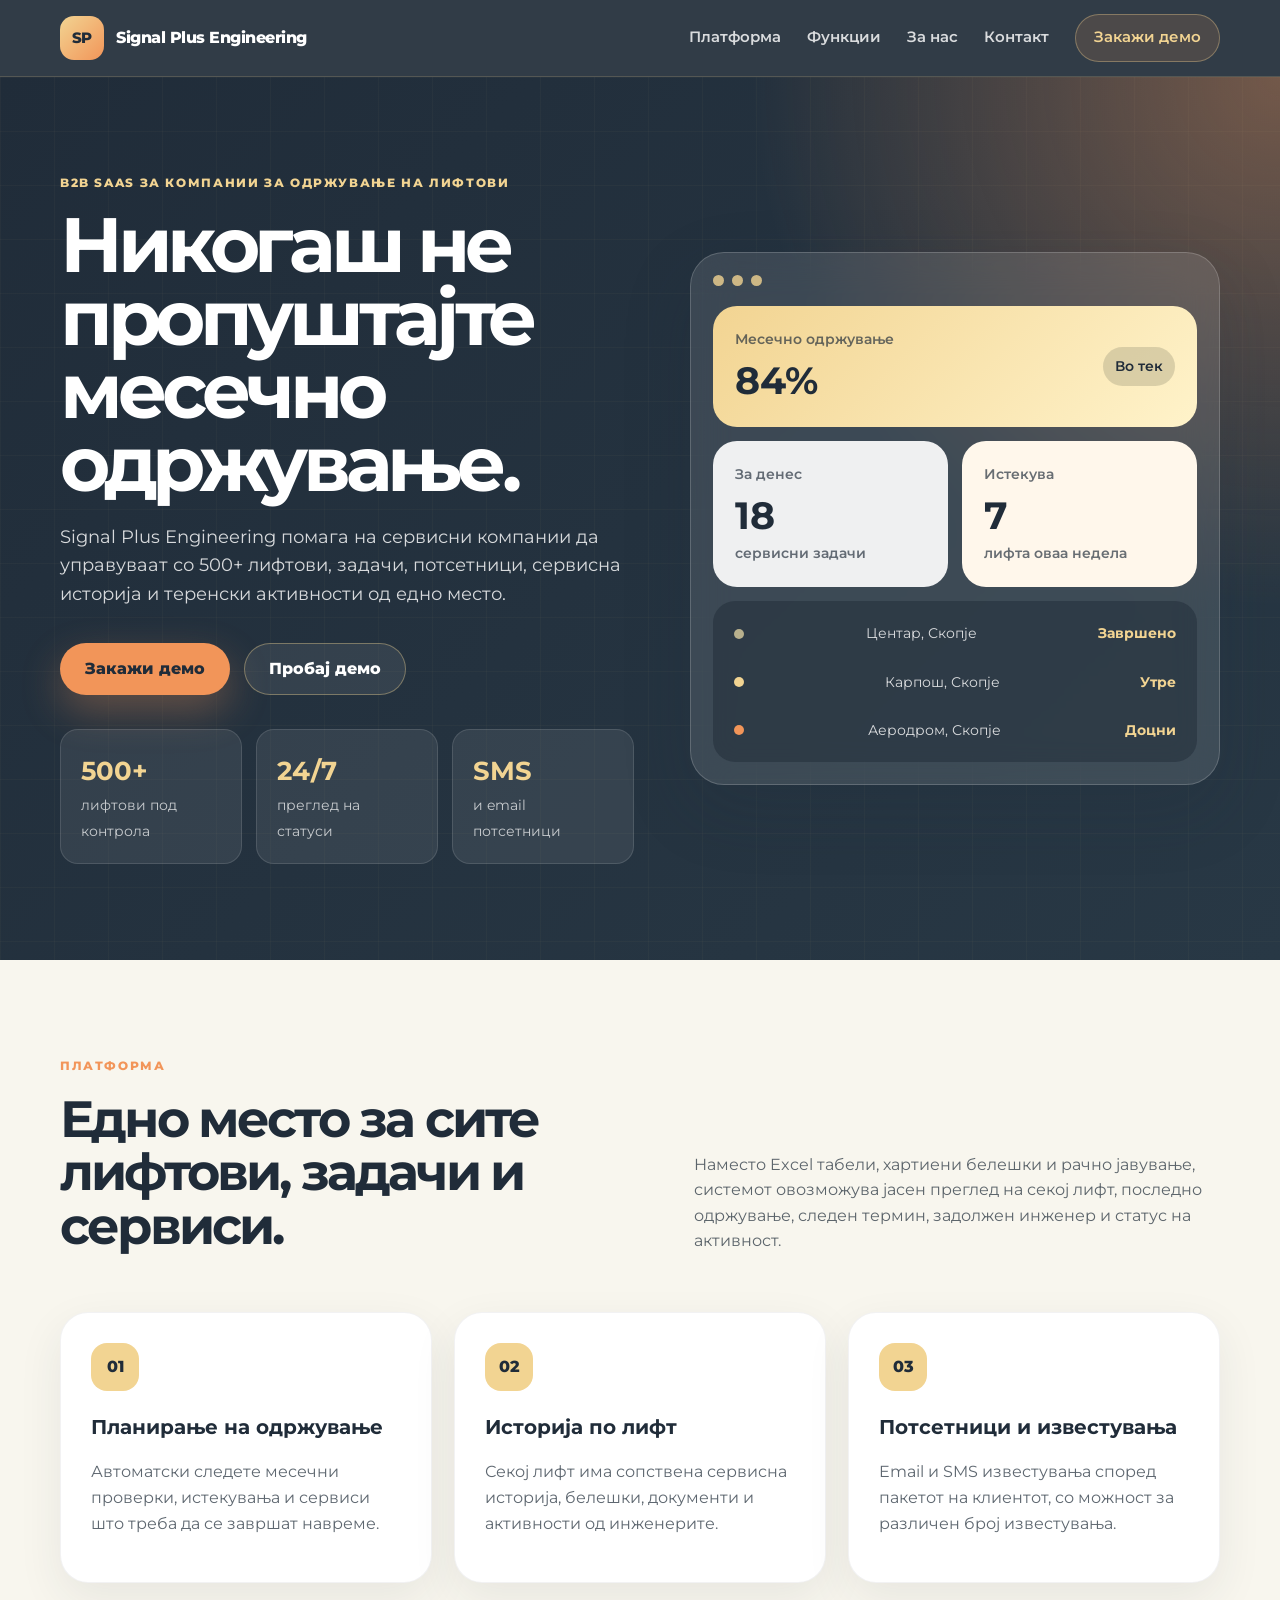
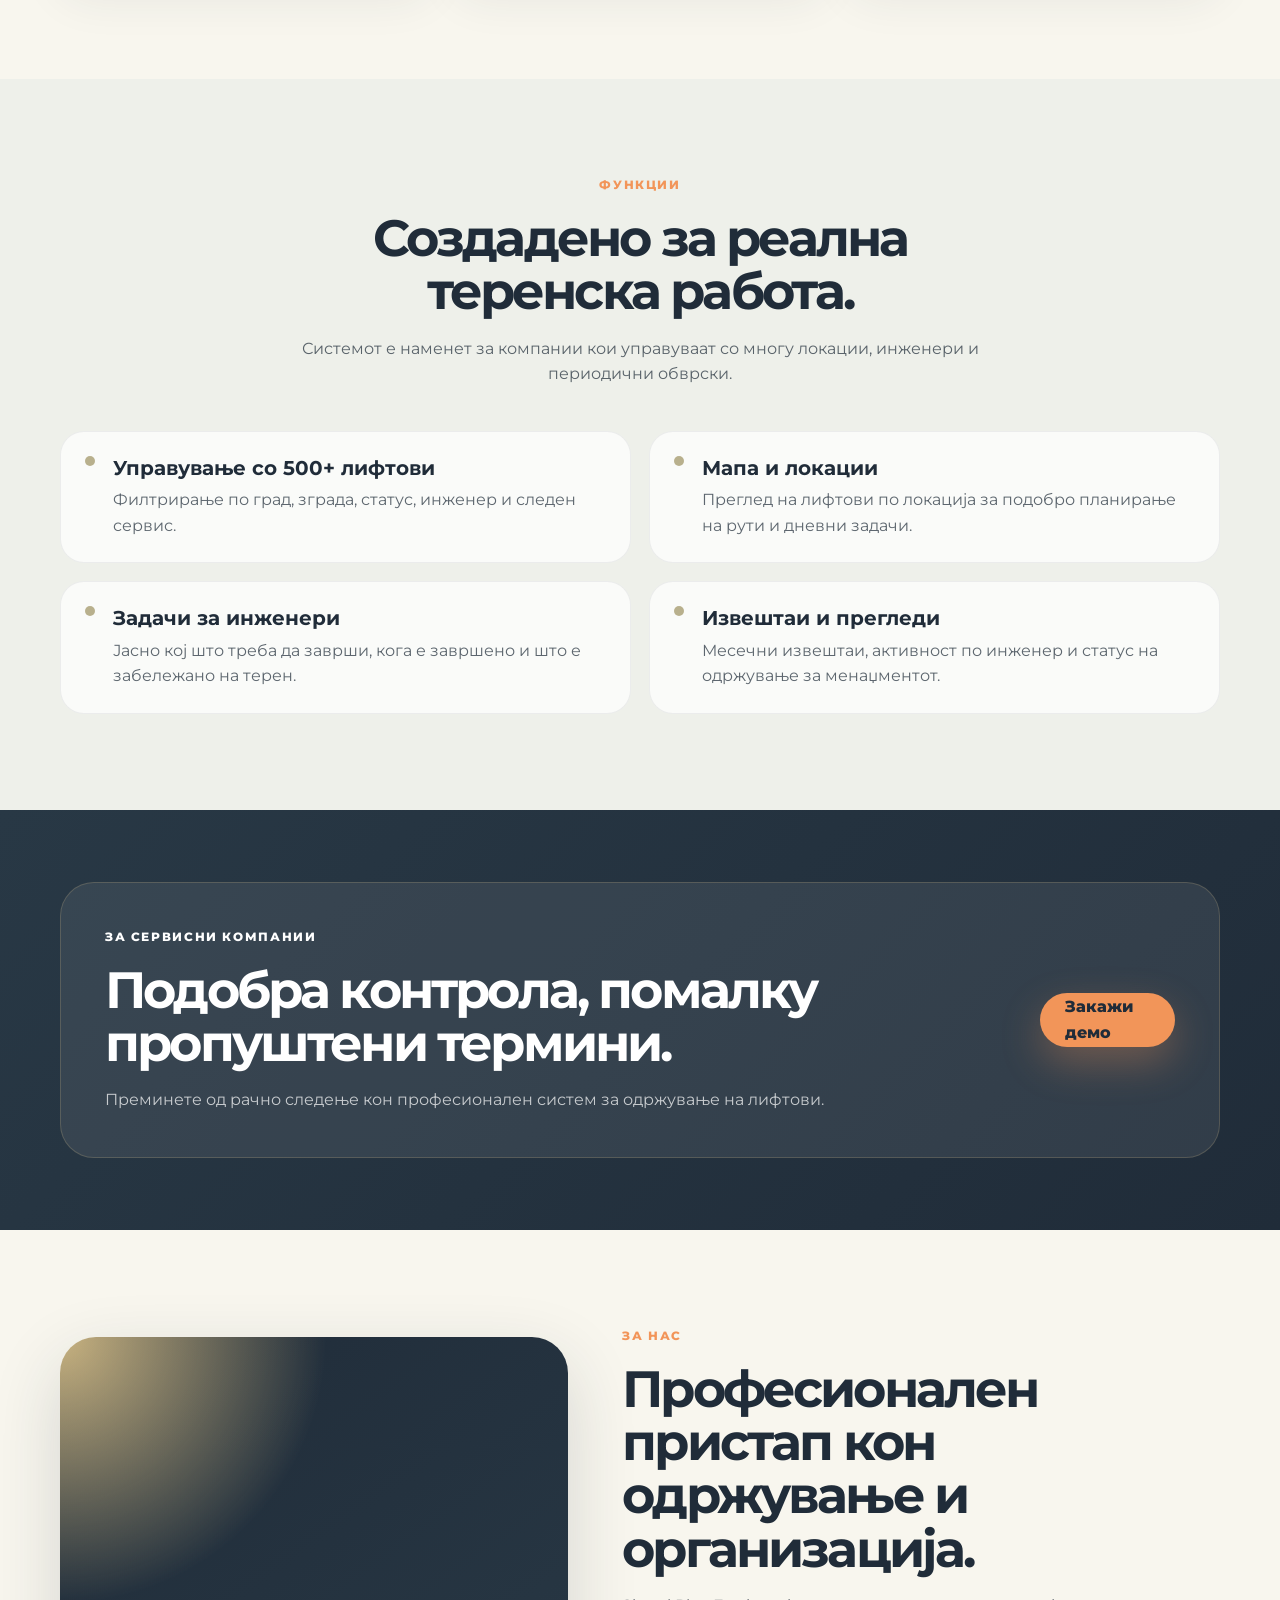
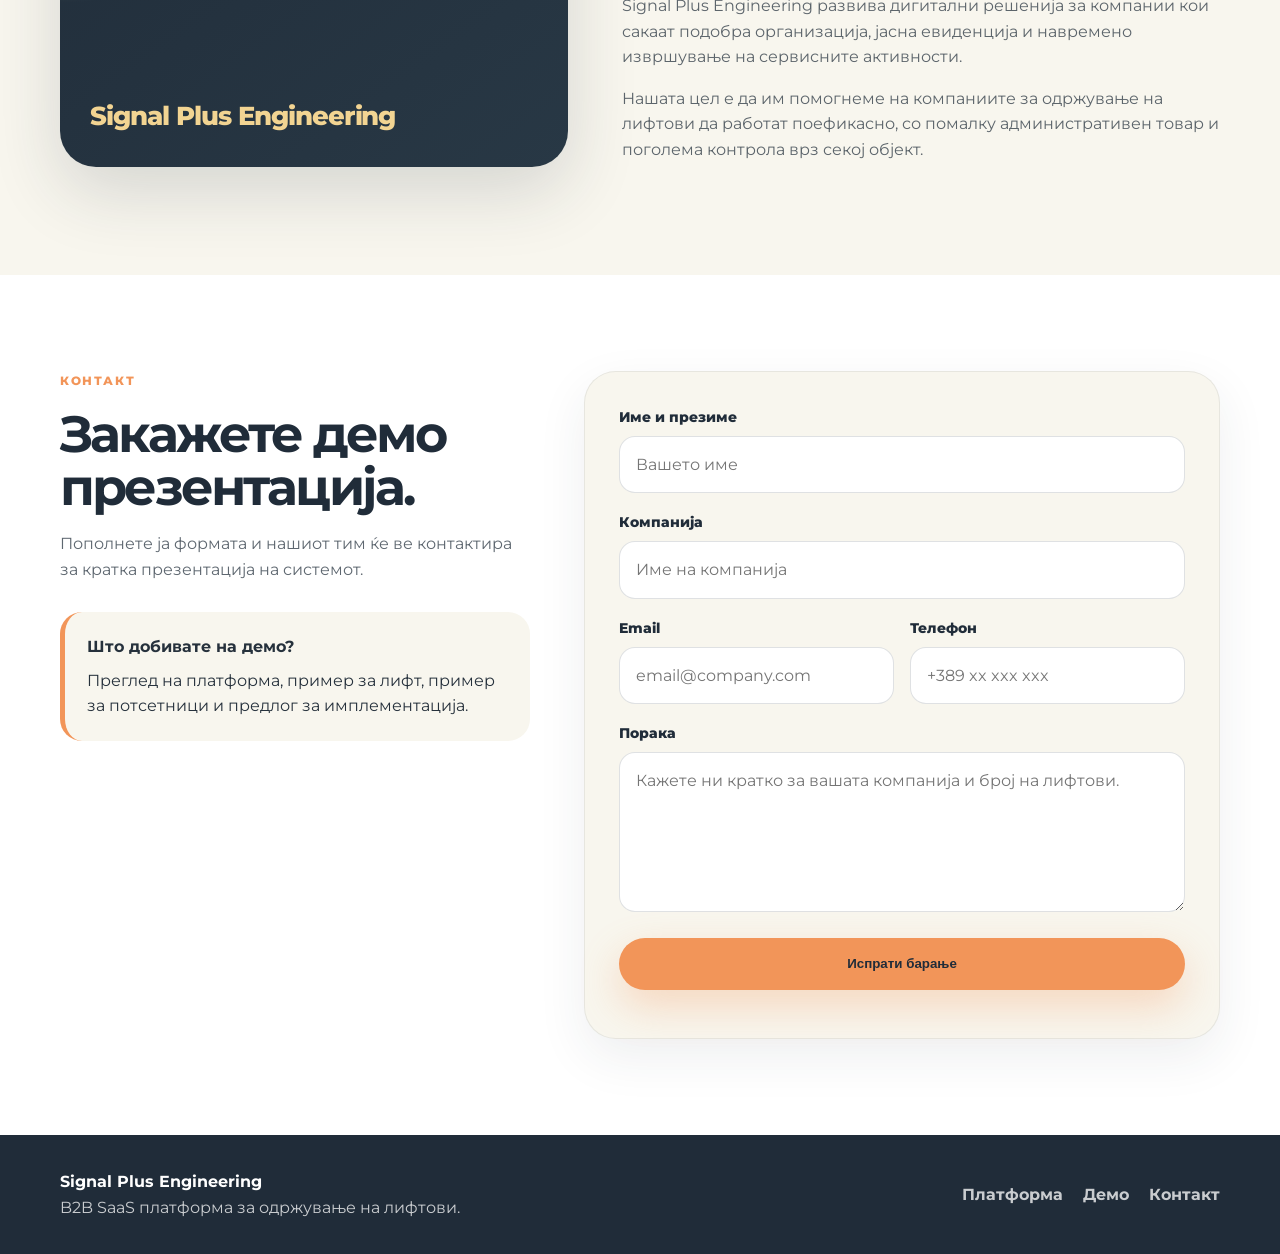
==== index.html @ f6d77f13 "initial commit" ====
<!DOCTYPE html>
<html lang="mk">
<head>
  <meta charset="UTF-8" />
  <meta name="viewport" content="width=device-width, initial-scale=1.0" />
  <title>Signal Plus Engineering | Софтвер за одржување на лифтови</title>
  <meta name="description" content="B2B SaaS платформа за компании за одржување на лифтови. Следете месечно одржување, сервисна историја, задачи, потсетници и 500+ лифтови од едно место." />
  <link rel="preconnect" href="https://fonts.googleapis.com">
  <link rel="preconnect" href="https://fonts.gstatic.com" crossorigin>
  <link href="https://fonts.googleapis.com/css2?family=Montserrat:wght@400;500;600;700;800&display=swap" rel="stylesheet">
  <link rel="stylesheet" href="assets/css/style.css" />
</head>
<body>
  <header class="site-header" id="top">
    <nav class="navbar container">
      <a class="brand" href="#top" aria-label="Signal Plus Engineering home">
        <span class="brand-mark">SP</span>
        <span class="brand-text">Signal Plus Engineering</span>
      </a>

      <button class="nav-toggle" aria-label="Open navigation" aria-expanded="false">
        <span></span>
        <span></span>
        <span></span>
      </button>

      <div class="nav-menu">
        <a href="#platform">Платформа</a>
        <a href="#features">Функции</a>
        <a href="#about">За нас</a>
        <a href="#contact">Контакт</a>
        <a class="nav-cta" href="#contact">Закажи демо</a>
      </div>
    </nav>
  </header>

  <main>
    <section class="hero section-padding">
      <div class="hero-bg"></div>
      <div class="container hero-grid">
        <div class="hero-content">
          <p class="eyebrow">B2B SaaS за компании за одржување на лифтови</p>
          <h1>Никогаш не пропуштајте месечно одржување.</h1>
          <p class="hero-lead">
            Signal Plus Engineering помага на сервисни компании да управуваат со 500+ лифтови,
            задачи, потсетници, сервисна историја и теренски активности од едно место.
          </p>
          <div class="hero-actions">
            <a class="btn btn-primary" href="#contact">Закажи демо</a>
            <a class="btn btn-secondary" href="demo.html">Пробај демо</a>
          </div>
          <div class="hero-stats" aria-label="Platform highlights">
            <div>
              <strong>500+</strong>
              <span>лифтови под контрола</span>
            </div>
            <div>
              <strong>24/7</strong>
              <span>преглед на статуси</span>
            </div>
            <div>
              <strong>SMS</strong>
              <span>и email потсетници</span>
            </div>
          </div>
        </div>

        <div class="hero-panel" aria-label="Dashboard preview">
          <div class="panel-topbar">
            <span></span><span></span><span></span>
          </div>
          <div class="dashboard-card large">
            <div>
              <p>Месечно одржување</p>
              <h3>84%</h3>
            </div>
            <span class="status-pill good">Во тек</span>
          </div>
          <div class="dashboard-row">
            <div class="dashboard-card">
              <p>За денес</p>
              <h3>18</h3>
              <span>сервисни задачи</span>
            </div>
            <div class="dashboard-card warning-card">
              <p>Истекува</p>
              <h3>7</h3>
              <span>лифта оваа недела</span>
            </div>
          </div>
          <div class="maintenance-list">
            <div><span class="dot good"></span> Центар, Скопје <b>Завршено</b></div>
            <div><span class="dot warn"></span> Карпош, Скопје <b>Утре</b></div>
            <div><span class="dot danger"></span> Аеродром, Скопје <b>Доцни</b></div>
          </div>
        </div>
      </div>
    </section>

    <section class="section-padding" id="platform">
      <div class="container split-section">
        <div>
          <p class="eyebrow dark">Платформа</p>
          <h2>Едно место за сите лифтови, задачи и сервиси.</h2>
        </div>
        <p class="section-text">
          Наместо Excel табели, хартиени белешки и рачно јавување, системот овозможува јасен преглед
          на секој лифт, последно одржување, следен термин, задолжен инженер и статус на активност.
        </p>
      </div>

      <div class="container cards-grid three">
        <article class="feature-card">
          <span class="icon-box">01</span>
          <h3>Планирање на одржување</h3>
          <p>Автоматски следете месечни проверки, истекувања и сервиси што треба да се завршат навреме.</p>
        </article>
        <article class="feature-card">
          <span class="icon-box">02</span>
          <h3>Историја по лифт</h3>
          <p>Секој лифт има сопствена сервисна историја, белешки, документи и активности од инженерите.</p>
        </article>
        <article class="feature-card">
          <span class="icon-box">03</span>
          <h3>Потсетници и известувања</h3>
          <p>Email и SMS известувања според пакетот на клиентот, со можност за различен број известувања.</p>
        </article>
      </div>
    </section>

    <section class="section-padding muted" id="features">
      <div class="container section-heading center">
        <p class="eyebrow dark">Функции</p>
        <h2>Создадено за реална теренска работа.</h2>
        <p>Системот е наменет за компании кои управуваат со многу локации, инженери и периодични обврски.</p>
      </div>

      <div class="container feature-list">
        <div class="feature-line">
          <span></span>
          <div>
            <h3>Управување со 500+ лифтови</h3>
            <p>Филтрирање по град, зграда, статус, инженер и следен сервис.</p>
          </div>
        </div>
        <div class="feature-line">
          <span></span>
          <div>
            <h3>Мапа и локации</h3>
            <p>Преглед на лифтови по локација за подобро планирање на рути и дневни задачи.</p>
          </div>
        </div>
        <div class="feature-line">
          <span></span>
          <div>
            <h3>Задачи за инженери</h3>
            <p>Јасно кој што треба да заврши, кога е завршено и што е забележано на терен.</p>
          </div>
        </div>
        <div class="feature-line">
          <span></span>
          <div>
            <h3>Извештаи и прегледи</h3>
            <p>Месечни извештаи, активност по инженер и статус на одржување за менаџментот.</p>
          </div>
        </div>
      </div>
    </section>

    <section class="section-padding cta-band">
      <div class="container cta-card">
        <div>
          <p class="eyebrow">За сервисни компании</p>
          <h2>Подобра контрола, помалку пропуштени термини.</h2>
          <p>Преминете од рачно следење кон професионален систем за одржување на лифтови.</p>
        </div>
        <a class="btn btn-primary" href="#contact">Закажи демо</a>
      </div>
    </section>

    <section class="section-padding" id="about">
      <div class="container about-grid">
        <div class="about-image-card">
          <span>Signal Plus Engineering</span>
        </div>
        <div>
          <p class="eyebrow dark">За нас</p>
          <h2>Професионален пристап кон одржување и организација.</h2>
          <p>
            Signal Plus Engineering развива дигитални решенија за компании кои сакаат подобра организација,
            јасна евиденција и навремено извршување на сервисните активности.
          </p>
          <p>
            Нашата цел е да им помогнеме на компаниите за одржување на лифтови да работат поефикасно,
            со помалку административен товар и поголема контрола врз секој објект.
          </p>
        </div>
      </div>
    </section>

    <section class="section-padding contact-section" id="contact">
      <div class="container contact-grid">
        <div>
          <p class="eyebrow dark">Контакт</p>
          <h2>Закажете демо презентација.</h2>
          <p class="section-text">
            Пополнете ја формата и нашиот тим ќе ве контактира за кратка презентација на системот.
          </p>
          <div class="contact-note">
            <strong>Што добивате на демо?</strong>
            <span>Преглед на платформа, пример за лифт, пример за потсетници и предлог за имплементација.</span>
          </div>
        </div>

        <form class="contact-form" id="contactForm" novalidate>
          <div class="form-row">
            <label for="name">Име и презиме</label>
            <input type="text" id="name" name="name" placeholder="Вашето име" required />
          </div>
          <div class="form-row">
            <label for="company">Компанија</label>
            <input type="text" id="company" name="company" placeholder="Име на компанија" required />
          </div>
          <div class="form-row two-cols">
            <div>
              <label for="email">Email</label>
              <input type="email" id="email" name="email" placeholder="email@company.com" required />
            </div>
            <div>
              <label for="phone">Телефон</label>
              <input type="tel" id="phone" name="phone" placeholder="+389 xx xxx xxx" />
            </div>
          </div>
          <div class="form-row">
            <label for="message">Порака</label>
            <textarea id="message" name="message" rows="5" placeholder="Кажете ни кратко за вашата компанија и број на лифтови."></textarea>
          </div>
          <button class="btn btn-primary form-submit" type="submit">Испрати барање</button>
          <p class="form-status" id="formStatus" role="status"></p>
        </form>
      </div>
    </section>
  </main>

  <footer class="site-footer">
    <div class="container footer-grid">
      <div>
        <strong>Signal Plus Engineering</strong>
        <p>B2B SaaS платформа за одржување на лифтови.</p>
      </div>
      <div class="footer-links">
        <a href="#platform">Платформа</a>
        <a href="demo.html">Демо</a>
        <a href="#contact">Контакт</a>
      </div>
    </div>
  </footer>

  <script src="assets/js/main.js"></script>
</body>
</html>
---- assets/css/style.css ----
:root {
  --dark: #202C39;
  --navy: #283845;
  --sage: #B8B08D;
  --orange: #F29559;
  --cream: #F2D492;
  --white: #ffffff;
  --light: #f8f6ee;
  --muted: #eef0ea;
  --text: #26313c;
  --soft-shadow: 0 24px 70px rgba(32, 44, 57, 0.16);
  --radius-lg: 28px;
  --radius-md: 18px;
}

* {
  box-sizing: border-box;
}

html {
  scroll-behavior: smooth;
}

body {
  margin: 0;
  font-family: 'Montserrat', sans-serif;
  background: var(--light);
  color: var(--text);
  line-height: 1.6;
}

a {
  color: inherit;
  text-decoration: none;
}

.container {
  width: min(1160px, calc(100% - 40px));
  margin: 0 auto;
}

.section-padding {
  padding: 96px 0;
}

.site-header {
  position: sticky;
  top: 0;
  z-index: 50;
  background: rgba(32, 44, 57, 0.92);
  backdrop-filter: blur(18px);
  border-bottom: 1px solid rgba(242, 212, 146, 0.18);
}

.navbar {
  min-height: 76px;
  display: flex;
  align-items: center;
  justify-content: space-between;
  gap: 24px;
}

.brand {
  display: inline-flex;
  align-items: center;
  gap: 12px;
  color: var(--white);
  font-weight: 800;
  letter-spacing: -0.03em;
}

.brand-mark {
  width: 44px;
  height: 44px;
  display: grid;
  place-items: center;
  color: var(--dark);
  background: linear-gradient(135deg, var(--cream), var(--orange));
  border-radius: 14px;
  font-size: 0.95rem;
}

.nav-menu {
  display: flex;
  align-items: center;
  gap: 26px;
  color: rgba(255, 255, 255, 0.82);
  font-size: 0.92rem;
  font-weight: 600;
}

.nav-menu a:hover {
  color: var(--cream);
}

.nav-cta {
  padding: 11px 18px;
  border-radius: 999px;
  background: rgba(242, 149, 89, 0.14);
  color: var(--cream) !important;
  border: 1px solid rgba(242, 212, 146, 0.35);
}

.nav-toggle {
  display: none;
  background: transparent;
  border: 0;
  cursor: pointer;
}

.nav-toggle span {
  display: block;
  width: 26px;
  height: 2px;
  background: var(--white);
  margin: 6px 0;
}

.hero {
  position: relative;
  overflow: hidden;
  color: var(--white);
  background: radial-gradient(circle at top right, rgba(242, 149, 89, 0.38), transparent 34%), linear-gradient(135deg, var(--dark), var(--navy));
}

.hero-bg {
  position: absolute;
  inset: 0;
  opacity: 0.22;
  background-image:
    linear-gradient(rgba(242, 212, 146, 0.15) 1px, transparent 1px),
    linear-gradient(90deg, rgba(242, 212, 146, 0.15) 1px, transparent 1px);
  background-size: 54px 54px;
}

.hero-grid {
  position: relative;
  display: grid;
  grid-template-columns: 1.04fr 0.96fr;
  gap: 56px;
  align-items: center;
}

.eyebrow {
  margin: 0 0 16px;
  color: var(--cream);
  font-size: 0.78rem;
  font-weight: 800;
  text-transform: uppercase;
  letter-spacing: 0.13em;
}

.eyebrow.dark {
  color: var(--orange);
}

h1, h2, h3, p {
  margin-top: 0;
}

h1 {
  max-width: 780px;
  margin-bottom: 22px;
  font-size: clamp(2.7rem, 6vw, 5.7rem);
  line-height: 0.95;
  letter-spacing: -0.07em;
}

h2 {
  margin-bottom: 18px;
  color: var(--dark);
  font-size: clamp(2rem, 4vw, 3.6rem);
  line-height: 1.04;
  letter-spacing: -0.055em;
}

h3 {
  color: var(--dark);
  font-size: 1.25rem;
  line-height: 1.22;
}

.hero-lead {
  max-width: 650px;
  color: rgba(255, 255, 255, 0.82);
  font-size: 1.12rem;
}

.hero-actions {
  display: flex;
  flex-wrap: wrap;
  gap: 14px;
  margin: 34px 0;
}

.btn {
  display: inline-flex;
  align-items: center;
  justify-content: center;
  min-height: 52px;
  padding: 0 24px;
  border-radius: 999px;
  border: 1px solid transparent;
  font-weight: 800;
  cursor: pointer;
  transition: transform 0.2s ease, box-shadow 0.2s ease, background 0.2s ease;
}

.btn:hover {
  transform: translateY(-2px);
}

.btn-primary {
  background: var(--orange);
  color: var(--dark);
  box-shadow: 0 16px 40px rgba(242, 149, 89, 0.32);
}

.btn-secondary {
  color: var(--white);
  border-color: rgba(242, 212, 146, 0.38);
  background: rgba(255, 255, 255, 0.08);
}

.hero-stats {
  display: grid;
  grid-template-columns: repeat(3, 1fr);
  gap: 14px;
  max-width: 690px;
}

.hero-stats div {
  padding: 20px;
  border-radius: var(--radius-md);
  background: rgba(255, 255, 255, 0.08);
  border: 1px solid rgba(255, 255, 255, 0.12);
}

.hero-stats strong {
  display: block;
  font-size: 1.65rem;
  color: var(--cream);
}

.hero-stats span {
  color: rgba(255, 255, 255, 0.72);
  font-size: 0.88rem;
}

.hero-panel {
  padding: 22px;
  border-radius: 34px;
  background: rgba(255, 255, 255, 0.11);
  border: 1px solid rgba(255, 255, 255, 0.18);
  box-shadow: var(--soft-shadow);
  backdrop-filter: blur(20px);
}

.panel-topbar {
  display: flex;
  gap: 8px;
  margin-bottom: 20px;
}

.panel-topbar span {
  width: 11px;
  height: 11px;
  border-radius: 50%;
  background: var(--cream);
  opacity: 0.8;
}

.dashboard-row {
  display: grid;
  grid-template-columns: 1fr 1fr;
  gap: 14px;
}

.dashboard-card {
  padding: 22px;
  border-radius: 24px;
  color: var(--dark);
  background: rgba(255, 255, 255, 0.92);
}

.dashboard-card.large {
  display: flex;
  justify-content: space-between;
  gap: 20px;
  align-items: center;
  margin-bottom: 14px;
  background: linear-gradient(135deg, var(--cream), #fff3ca);
}

.dashboard-card p,
.dashboard-card span {
  margin: 0;
  color: rgba(32, 44, 57, 0.68);
  font-size: 0.86rem;
  font-weight: 600;
}

.dashboard-card h3 {
  margin: 8px 0 0;
  font-size: 2.4rem;
}

.status-pill {
  padding: 8px 12px;
  border-radius: 999px;
  font-size: 0.76rem;
  font-weight: 800;
}

.status-pill.good {
  color: var(--dark);
  background: rgba(184, 176, 141, 0.5);
}

.warning-card {
  background: #fff7eb;
}

.maintenance-list {
  margin-top: 14px;
  padding: 8px;
  border-radius: 22px;
  background: rgba(32, 44, 57, 0.5);
}

.maintenance-list div {
  display: flex;
  align-items: center;
  justify-content: space-between;
  gap: 12px;
  padding: 13px;
  color: rgba(255, 255, 255, 0.82);
  font-size: 0.87rem;
}

.maintenance-list b {
  color: var(--cream);
}

.dot,
.feature-line span {
  width: 10px;
  height: 10px;
  flex: 0 0 auto;
  border-radius: 50%;
  background: var(--sage);
}

.dot.warn {
  background: var(--cream);
}

.dot.danger {
  background: var(--orange);
}

.split-section {
  display: grid;
  grid-template-columns: 1fr 0.9fr;
  gap: 50px;
  align-items: end;
  margin-bottom: 42px;
}

.section-text,
.section-heading p,
.feature-card p,
.feature-line p,
.about-grid p,
.coming-soon-card p {
  color: rgba(32, 44, 57, 0.72);
}

.cards-grid.three {
  display: grid;
  grid-template-columns: repeat(3, 1fr);
  gap: 22px;
}

.feature-card {
  padding: 30px;
  border-radius: var(--radius-lg);
  background: var(--white);
  box-shadow: 0 16px 45px rgba(40, 56, 69, 0.08);
  border: 1px solid rgba(32, 44, 57, 0.06);
}

.icon-box {
  display: inline-grid;
  place-items: center;
  width: 48px;
  height: 48px;
  margin-bottom: 24px;
  border-radius: 16px;
  color: var(--dark);
  background: var(--cream);
  font-weight: 800;
}

.muted {
  background: var(--muted);
}

.section-heading.center {
  max-width: 760px;
  text-align: center;
  margin-bottom: 44px;
}

.feature-list {
  display: grid;
  grid-template-columns: repeat(2, 1fr);
  gap: 18px;
}

.feature-line {
  display: flex;
  gap: 18px;
  padding: 24px;
  border-radius: 24px;
  background: rgba(255, 255, 255, 0.72);
  border: 1px solid rgba(32, 44, 57, 0.07);
}

.feature-line h3 {
  margin-bottom: 7px;
}

.feature-line p {
  margin-bottom: 0;
}

.cta-band {
  padding: 72px 0;
  background: linear-gradient(135deg, var(--navy), var(--dark));
}

.cta-card {
  display: flex;
  align-items: center;
  justify-content: space-between;
  gap: 28px;
  padding: 44px;
  border-radius: 34px;
  background: rgba(255, 255, 255, 0.08);
  border: 1px solid rgba(242, 212, 146, 0.18);
}

.cta-card h2,
.cta-card p {
  color: var(--white);
}

.cta-card p:last-child {
  margin-bottom: 0;
  color: rgba(255, 255, 255, 0.72);
}

.about-grid {
  display: grid;
  grid-template-columns: 0.85fr 1fr;
  gap: 54px;
  align-items: center;
}

.about-image-card {
  min-height: 430px;
  display: flex;
  align-items: end;
  padding: 30px;
  border-radius: 36px;
  background: radial-gradient(circle at top left, rgba(242, 212, 146, 0.8), transparent 40%), linear-gradient(145deg, var(--dark), var(--navy));
  box-shadow: var(--soft-shadow);
}

.about-image-card span {
  color: var(--cream);
  font-size: 1.6rem;
  font-weight: 800;
  letter-spacing: -0.04em;
}

.contact-section {
  background: var(--white);
}

.contact-grid {
  display: grid;
  grid-template-columns: 0.85fr 1.15fr;
  gap: 54px;
}

.contact-note {
  display: grid;
  gap: 8px;
  margin-top: 30px;
  padding: 22px;
  border-radius: 22px;
  background: var(--light);
  border-left: 5px solid var(--orange);
}

.contact-form {
  padding: 34px;
  border-radius: 32px;
  background: var(--light);
  border: 1px solid rgba(32, 44, 57, 0.08);
  box-shadow: 0 18px 50px rgba(40, 56, 69, 0.08);
}

.form-row {
  margin-bottom: 18px;
}

.form-row.two-cols {
  display: grid;
  grid-template-columns: 1fr 1fr;
  gap: 16px;
}

label {
  display: block;
  margin-bottom: 8px;
  color: var(--dark);
  font-size: 0.86rem;
  font-weight: 800;
}

input,
textarea {
  width: 100%;
  padding: 15px 16px;
  border-radius: 16px;
  border: 1px solid rgba(32, 44, 57, 0.14);
  background: var(--white);
  color: var(--dark);
  font: inherit;
  outline: none;
}

input:focus,
textarea:focus {
  border-color: var(--orange);
  box-shadow: 0 0 0 4px rgba(242, 149, 89, 0.14);
}

.form-submit {
  width: 100%;
  border: 0;
}

.form-status {
  margin: 14px 0 0;
  font-size: 0.92rem;
  font-weight: 700;
}

.form-status.success {
  color: #47704d;
}

.form-status.error {
  color: #aa4b30;
}

.site-footer {
  padding: 34px 0;
  color: rgba(255, 255, 255, 0.76);
  background: var(--dark);
}

.footer-grid {
  display: flex;
  align-items: center;
  justify-content: space-between;
  gap: 24px;
}

.site-footer strong {
  color: var(--white);
}

.site-footer p {
  margin-bottom: 0;
}

.footer-links {
  display: flex;
  gap: 20px;
  font-weight: 700;
}

.footer-links a:hover {
  color: var(--cream);
}

.demo-page {
  min-height: 100vh;
  background: radial-gradient(circle at top right, rgba(242, 149, 89, 0.26), transparent 38%), linear-gradient(135deg, var(--dark), var(--navy));
}

.coming-soon-wrap {
  min-height: calc(100vh - 76px);
  display: grid;
  place-items: center;
  padding: 40px 20px;
}

.coming-soon-card {
  width: min(820px, 100%);
  padding: clamp(34px, 6vw, 70px);
  text-align: center;
  border-radius: 38px;
  background: rgba(255, 255, 255, 0.1);
  border: 1px solid rgba(255, 255, 255, 0.18);
  box-shadow: var(--soft-shadow);
  backdrop-filter: blur(20px);
}

.coming-soon-card h1 {
  color: var(--white);
  font-size: clamp(2.3rem, 5vw, 4.8rem);
}

.coming-soon-card p {
  max-width: 620px;
  margin-left: auto;
  margin-right: auto;
  color: rgba(255, 255, 255, 0.78);
}

.center-actions {
  justify-content: center;
}

@media (max-width: 940px) {
  .nav-toggle {
    display: block;
  }

  .nav-menu:not(.static) {
    position: absolute;
    left: 20px;
    right: 20px;
    top: 82px;
    display: none;
    flex-direction: column;
    align-items: stretch;
    padding: 22px;
    border-radius: 24px;
    background: var(--dark);
    box-shadow: var(--soft-shadow);
  }

  .nav-menu.open {
    display: flex;
  }

  .hero-grid,
  .split-section,
  .about-grid,
  .contact-grid {
    grid-template-columns: 1fr;
  }

  .hero-panel {
    max-width: 680px;
  }

  .cards-grid.three,
  .feature-list {
    grid-template-columns: 1fr;
  }

  .cta-card,
  .footer-grid {
    flex-direction: column;
    align-items: flex-start;
  }
}

@media (max-width: 640px) {
  .container {
    width: min(100% - 28px, 1160px);
  }

  .section-padding {
    padding: 70px 0;
  }

  .brand-text {
    font-size: 0.86rem;
  }

  .hero-stats,
  .dashboard-row,
  .form-row.two-cols {
    grid-template-columns: 1fr;
  }

  .contact-form,
  .cta-card {
    padding: 24px;
  }

  .footer-links {
    flex-wrap: wrap;
  }
}
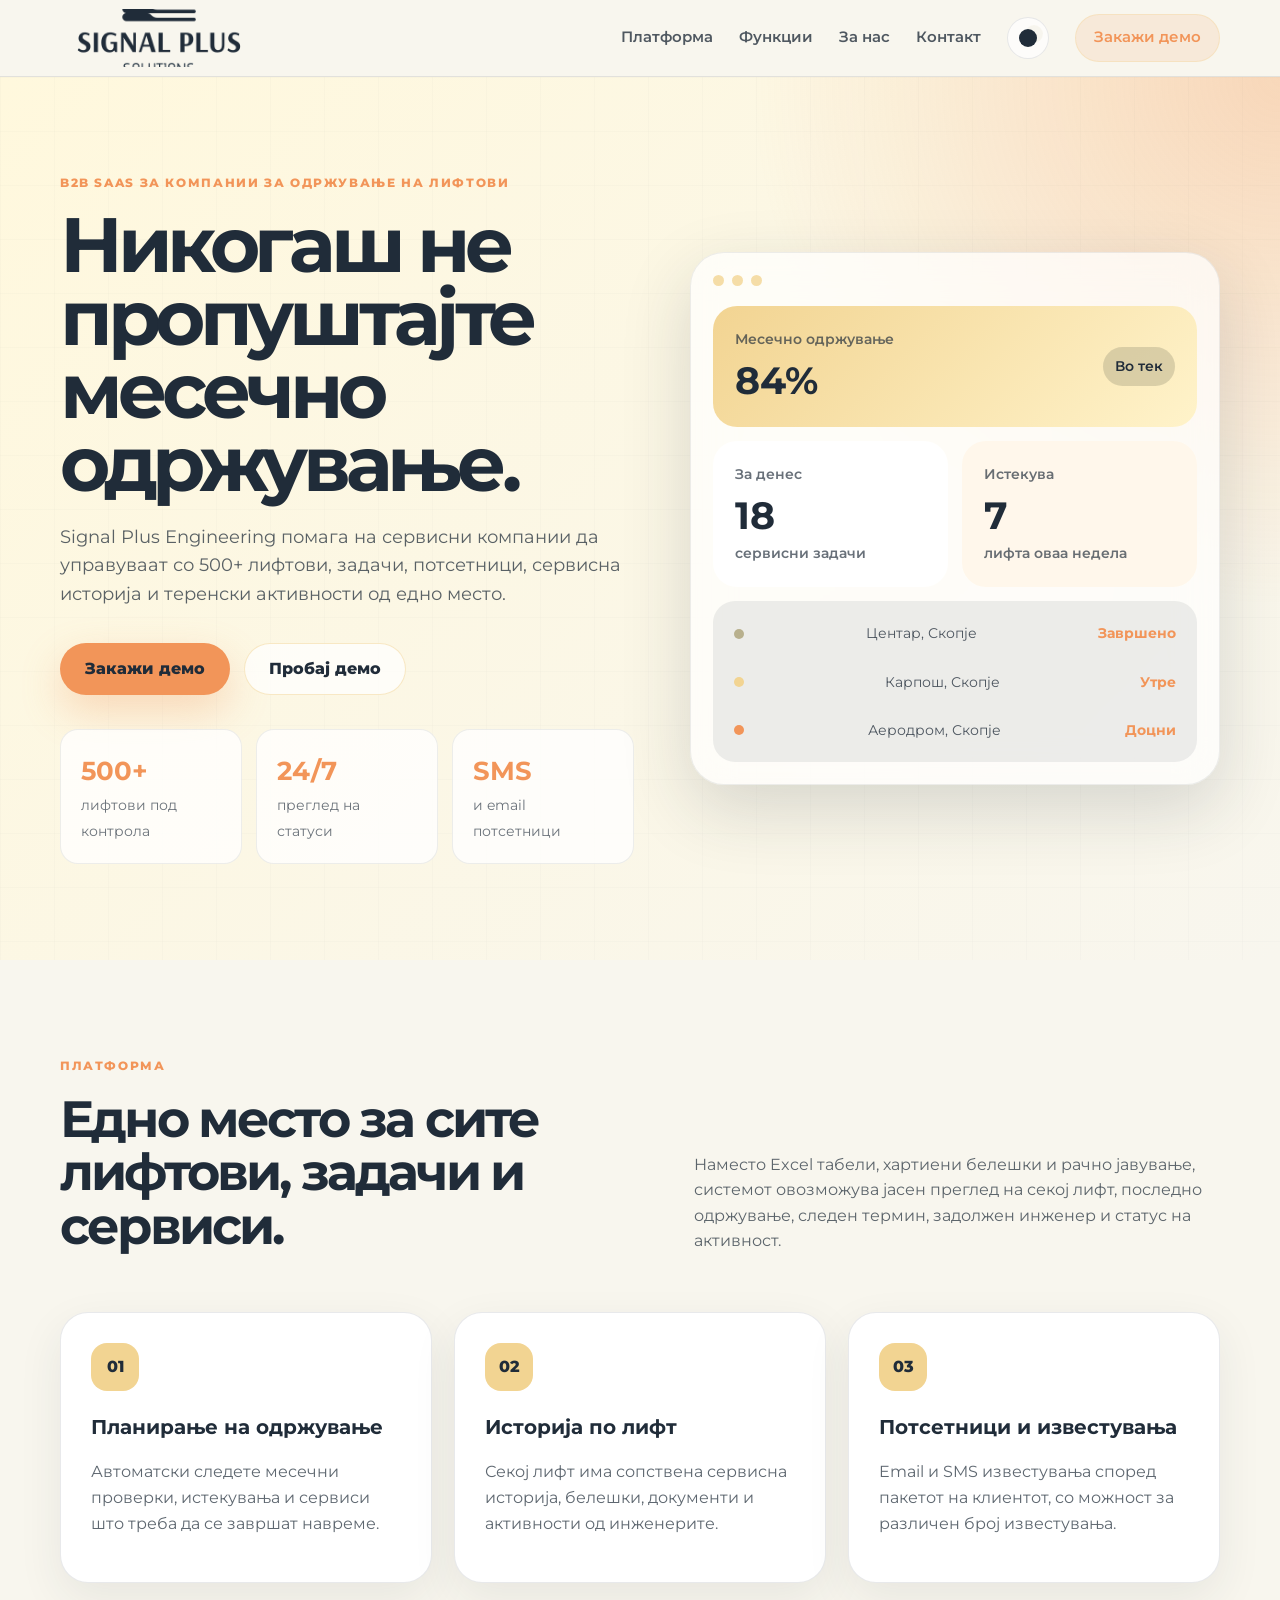
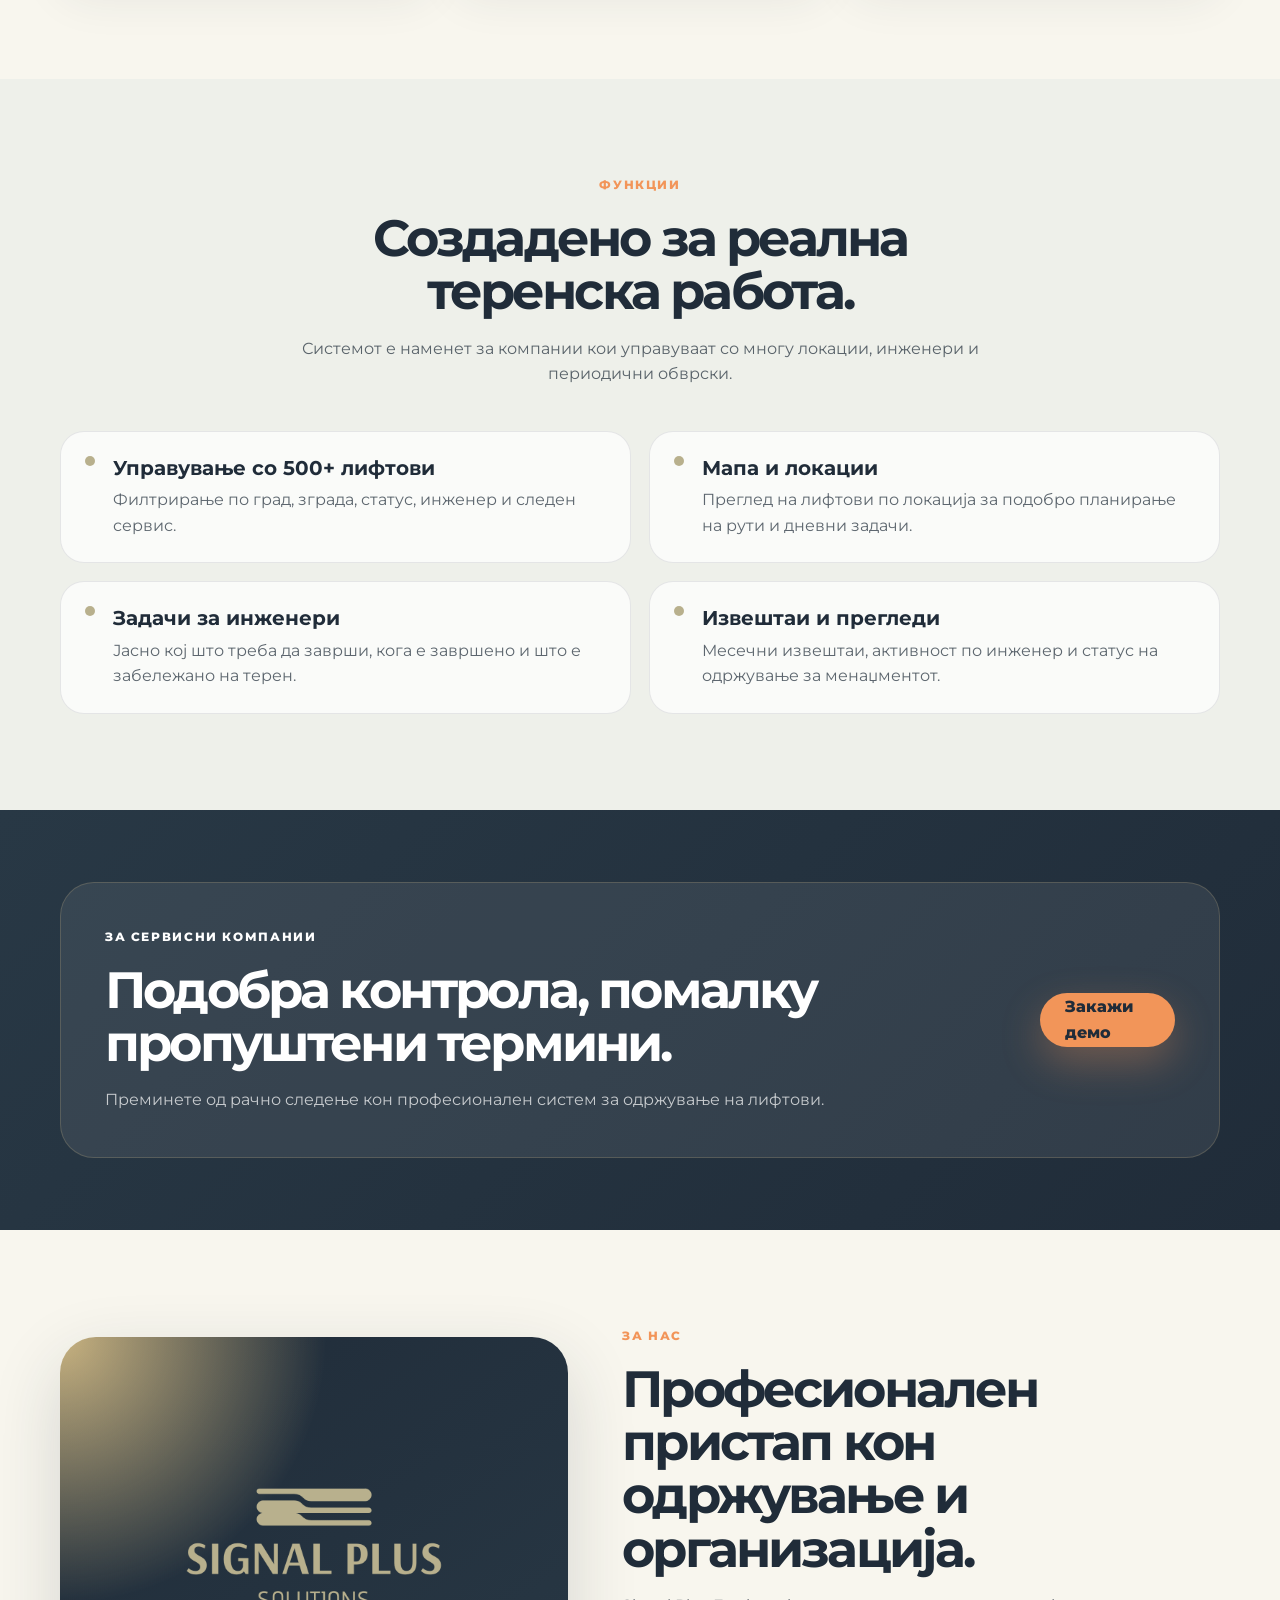
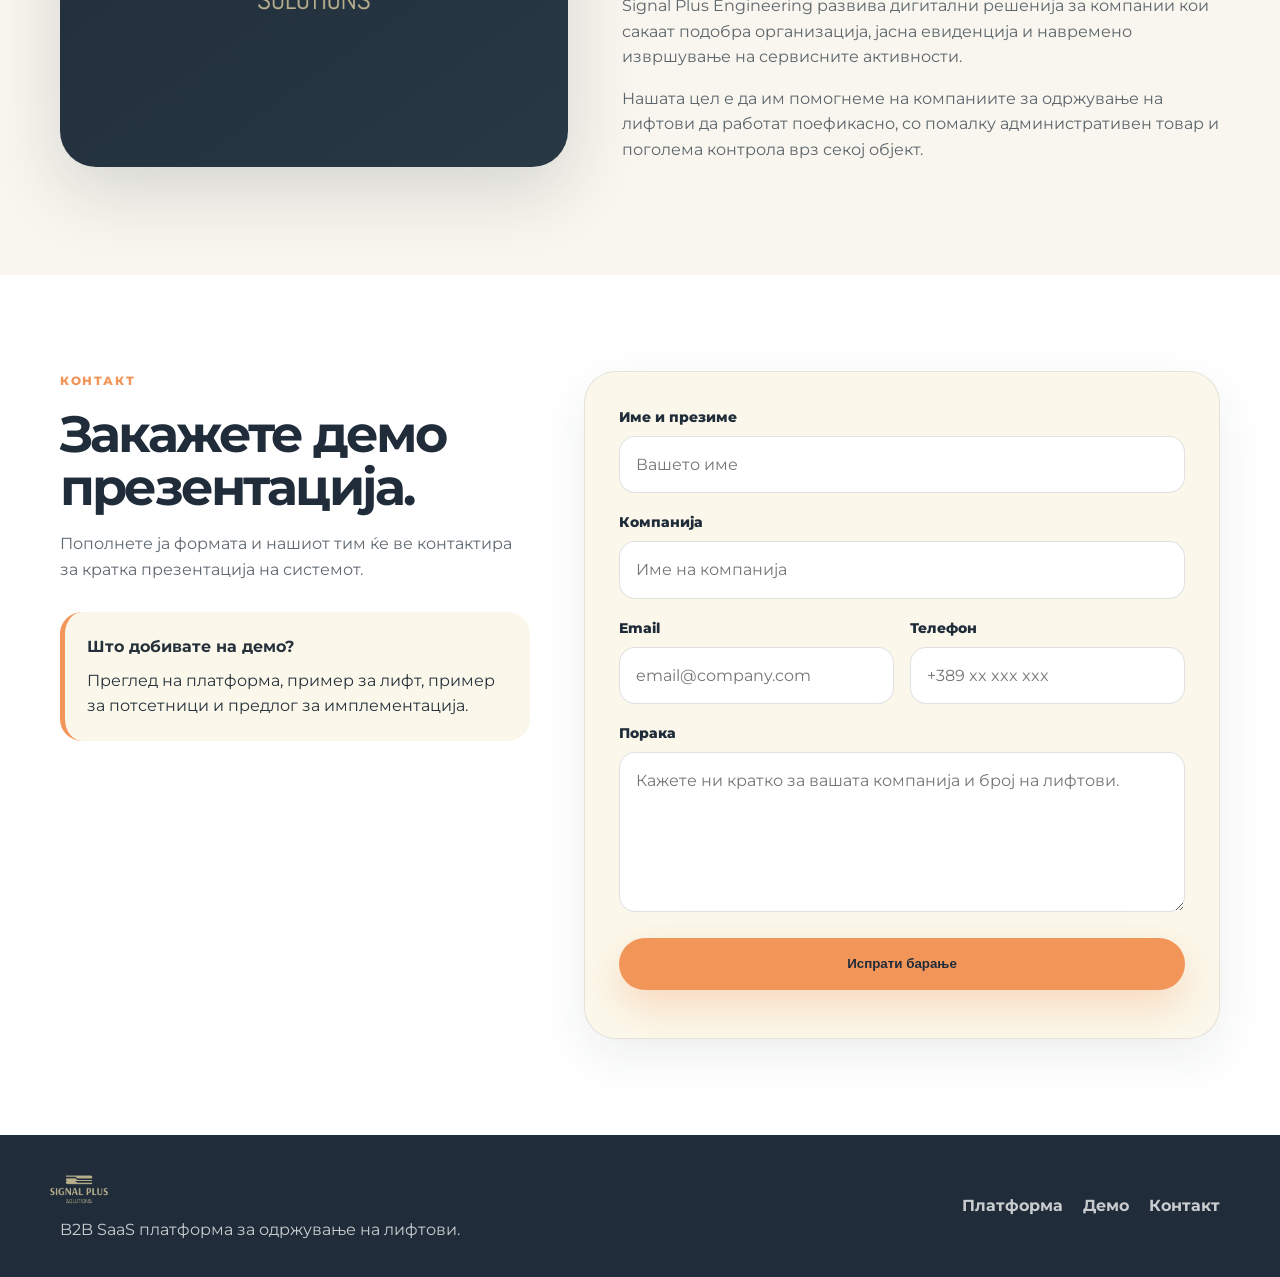
==== commit 0dffcc0c: "add dark theme; logos" ====
--- a/index.html
+++ b/index.html
@@ -8,14 +8,21 @@
   <link rel="preconnect" href="https://fonts.googleapis.com">
   <link rel="preconnect" href="https://fonts.gstatic.com" crossorigin>
   <link href="https://fonts.googleapis.com/css2?family=Montserrat:wght@400;500;600;700;800&display=swap" rel="stylesheet">
+  <script>
+    try {
+      document.documentElement.dataset.theme = localStorage.getItem('signalplus-theme') || (window.matchMedia('(prefers-color-scheme: dark)').matches ? 'dark' : 'light');
+    } catch (error) {
+      document.documentElement.dataset.theme = 'light';
+    }
+  </script>
   <link rel="stylesheet" href="assets/css/style.css" />
 </head>
 <body>
   <header class="site-header" id="top">
     <nav class="navbar container">
       <a class="brand" href="#top" aria-label="Signal Plus Engineering home">
-        <span class="brand-mark">SP</span>
-        <span class="brand-text">Signal Plus Engineering</span>
+        <img class="brand-logo logo-on-light" src="assets/img/dark logo full.png" alt="Signal Plus Solutions" />
+        <img class="brand-logo logo-on-dark" src="assets/img/light logo full.png" alt="" aria-hidden="true" />
       </a>
 
       <button class="nav-toggle" aria-label="Open navigation" aria-expanded="false">
@@ -29,6 +36,9 @@
         <a href="#features">Функции</a>
         <a href="#about">За нас</a>
         <a href="#contact">Контакт</a>
+        <button class="theme-toggle" type="button" aria-label="Switch to dark theme" aria-pressed="false">
+          <span class="theme-toggle-icon" aria-hidden="true"></span>
+        </button>
         <a class="nav-cta" href="#contact">Закажи демо</a>
       </div>
     </nav>
@@ -181,7 +191,7 @@
     <section class="section-padding" id="about">
       <div class="container about-grid">
         <div class="about-image-card">
-          <span>Signal Plus Engineering</span>
+          <img class="about-logo" src="assets/img/light logo full.png" alt="Signal Plus Solutions" />
         </div>
         <div>
           <p class="eyebrow dark">За нас</p>
@@ -245,7 +255,7 @@
   <footer class="site-footer">
     <div class="container footer-grid">
       <div>
-        <strong>Signal Plus Engineering</strong>
+        <img class="footer-logo" src="assets/img/light logo full.png" alt="Signal Plus Solutions" />
         <p>B2B SaaS платформа за одржување на лифтови.</p>
       </div>
       <div class="footer-links">
--- a/assets/css/style.css
+++ b/assets/css/style.css
@@ -11,6 +11,67 @@
   --soft-shadow: 0 24px 70px rgba(32, 44, 57, 0.16);
   --radius-lg: 28px;
   --radius-md: 18px;
+  --page-bg: var(--light);
+  --section-bg: var(--light);
+  --muted-bg: var(--muted);
+  --surface: var(--white);
+  --surface-soft: #fbf8eb;
+  --surface-glass: rgba(255, 255, 255, 0.72);
+  --heading: var(--dark);
+  --body-copy: rgba(32, 44, 57, 0.72);
+  --header-bg: rgba(248, 246, 238, 0.92);
+  --header-border: rgba(32, 44, 57, 0.1);
+  --nav-link: rgba(32, 44, 57, 0.78);
+  --nav-hover: var(--orange);
+  --hero-bg: radial-gradient(circle at top right, rgba(242, 149, 89, 0.32), transparent 34%), linear-gradient(135deg, #fff8dd, var(--light));
+  --hero-grid-color: rgba(32, 44, 57, 0.08);
+  --hero-text: var(--dark);
+  --hero-copy: rgba(32, 44, 57, 0.74);
+  --hero-panel-bg: rgba(255, 255, 255, 0.7);
+  --hero-panel-border: rgba(32, 44, 57, 0.08);
+  --hero-stat-bg: rgba(255, 255, 255, 0.78);
+  --hero-stat-border: rgba(32, 44, 57, 0.08);
+  --hero-stat-copy: rgba(32, 44, 57, 0.66);
+  --hero-accent: var(--orange);
+  --maintenance-bg: rgba(32, 44, 57, 0.08);
+  --maintenance-copy: rgba(32, 44, 57, 0.78);
+  --field-bg: var(--white);
+  --field-border: rgba(32, 44, 57, 0.14);
+  --footer-bg: var(--dark);
+  --eyebrow-color: var(--orange);
+}
+
+[data-theme="dark"] {
+  --page-bg: var(--dark);
+  --section-bg: #23303c;
+  --muted-bg: var(--navy);
+  --surface: #2c3b48;
+  --surface-soft: #263440;
+  --surface-glass: rgba(255, 255, 255, 0.08);
+  --heading: var(--cream);
+  --text: #f8f6ee;
+  --body-copy: rgba(248, 246, 238, 0.72);
+  --header-bg: rgba(32, 44, 57, 0.92);
+  --header-border: rgba(242, 212, 146, 0.18);
+  --nav-link: rgba(255, 255, 255, 0.82);
+  --nav-hover: var(--cream);
+  --hero-bg: radial-gradient(circle at top right, rgba(242, 149, 89, 0.38), transparent 34%), linear-gradient(135deg, var(--dark), var(--navy));
+  --hero-grid-color: rgba(242, 212, 146, 0.15);
+  --hero-text: var(--white);
+  --hero-copy: rgba(255, 255, 255, 0.82);
+  --hero-panel-bg: rgba(255, 255, 255, 0.11);
+  --hero-panel-border: rgba(255, 255, 255, 0.18);
+  --hero-stat-bg: rgba(255, 255, 255, 0.08);
+  --hero-stat-border: rgba(255, 255, 255, 0.12);
+  --hero-stat-copy: rgba(255, 255, 255, 0.72);
+  --hero-accent: var(--cream);
+  --maintenance-bg: rgba(32, 44, 57, 0.5);
+  --maintenance-copy: rgba(255, 255, 255, 0.82);
+  --field-bg: #22303b;
+  --field-border: rgba(242, 212, 146, 0.18);
+  --footer-bg: #18222c;
+  --eyebrow-color: var(--cream);
+  --soft-shadow: 0 24px 70px rgba(7, 12, 18, 0.34);
 }
 
 * {
@@ -24,9 +85,10 @@
 body {
   margin: 0;
   font-family: 'Montserrat', sans-serif;
-  background: var(--light);
+  background: var(--page-bg);
   color: var(--text);
   line-height: 1.6;
+  transition: background 0.2s ease, color 0.2s ease;
 }
 
 a {
@@ -47,9 +109,9 @@
   position: sticky;
   top: 0;
   z-index: 50;
-  background: rgba(32, 44, 57, 0.92);
+  background: var(--header-bg);
   backdrop-filter: blur(18px);
-  border-bottom: 1px solid rgba(242, 212, 146, 0.18);
+  border-bottom: 1px solid var(--header-border);
 }
 
 .navbar {
@@ -61,44 +123,78 @@
 }
 
 .brand {
-  display: inline-flex;
-  align-items: center;
-  gap: 12px;
-  color: var(--white);
-  font-weight: 800;
-  letter-spacing: -0.03em;
-}
-
-.brand-mark {
-  width: 44px;
-  height: 44px;
-  display: grid;
-  place-items: center;
-  color: var(--dark);
-  background: linear-gradient(135deg, var(--cream), var(--orange));
-  border-radius: 14px;
-  font-size: 0.95rem;
+  position: relative;
+  display: block;
+  width: 198px;
+  height: 58px;
+  flex: 0 0 auto;
+  overflow: hidden;
+}
+
+.brand-logo {
+  position: absolute;
+  top: 50%;
+  left: 50%;
+  width: 230px;
+  height: 230px;
+  max-width: none;
+  object-fit: contain;
+  transform: translate(-50%, -50%);
+}
+
+.logo-on-dark,
+[data-theme="dark"] .logo-on-light {
+  display: none;
+}
+
+[data-theme="dark"] .logo-on-dark {
+  display: block;
 }
 
 .nav-menu {
   display: flex;
   align-items: center;
   gap: 26px;
-  color: rgba(255, 255, 255, 0.82);
+  color: var(--nav-link);
   font-size: 0.92rem;
   font-weight: 600;
 }
 
 .nav-menu a:hover {
-  color: var(--cream);
+  color: var(--nav-hover);
 }
 
 .nav-cta {
   padding: 11px 18px;
   border-radius: 999px;
   background: rgba(242, 149, 89, 0.14);
-  color: var(--cream) !important;
+  color: var(--nav-hover) !important;
   border: 1px solid rgba(242, 212, 146, 0.35);
+}
+
+.theme-toggle {
+  width: 42px;
+  height: 42px;
+  display: inline-grid;
+  place-items: center;
+  border-radius: 999px;
+  border: 1px solid var(--header-border);
+  background: var(--surface-glass);
+  cursor: pointer;
+}
+
+.theme-toggle-icon {
+  width: 18px;
+  height: 18px;
+  display: block;
+  border-radius: 50%;
+  background: var(--dark);
+  box-shadow: 6px -4px 0 var(--header-bg);
+}
+
+[data-theme="dark"] .theme-toggle-icon {
+  background: var(--cream);
+  box-shadow: 0 0 0 4px rgba(242, 212, 146, 0.18), 0 0 18px rgba(242, 212, 146, 0.42);
 }
 
 .nav-toggle {
@@ -112,15 +208,15 @@
   display: block;
   width: 26px;
   height: 2px;
-  background: var(--white);
+  background: var(--nav-link);
   margin: 6px 0;
 }
 
 .hero {
   position: relative;
   overflow: hidden;
-  color: var(--white);
-  background: radial-gradient(circle at top right, rgba(242, 149, 89, 0.38), transparent 34%), linear-gradient(135deg, var(--dark), var(--navy));
+  color: var(--hero-text);
+  background: var(--hero-bg);
 }
 
 .hero-bg {
@@ -128,8 +224,8 @@
   inset: 0;
   opacity: 0.22;
   background-image:
-    linear-gradient(rgba(242, 212, 146, 0.15) 1px, transparent 1px),
-    linear-gradient(90deg, rgba(242, 212, 146, 0.15) 1px, transparent 1px);
+    linear-gradient(var(--hero-grid-color) 1px, transparent 1px),
+    linear-gradient(90deg, var(--hero-grid-color) 1px, transparent 1px);
   background-size: 54px 54px;
 }
 
@@ -143,7 +239,7 @@
 
 .eyebrow {
   margin: 0 0 16px;
-  color: var(--cream);
+  color: var(--eyebrow-color);
   font-size: 0.78rem;
   font-weight: 800;
   text-transform: uppercase;
@@ -168,21 +264,21 @@
 
 h2 {
   margin-bottom: 18px;
-  color: var(--dark);
+  color: var(--heading);
   font-size: clamp(2rem, 4vw, 3.6rem);
   line-height: 1.04;
   letter-spacing: -0.055em;
 }
 
 h3 {
-  color: var(--dark);
+  color: var(--heading);
   font-size: 1.25rem;
   line-height: 1.22;
 }
 
 .hero-lead {
   max-width: 650px;
-  color: rgba(255, 255, 255, 0.82);
+  color: var(--hero-copy);
   font-size: 1.12rem;
 }
 
@@ -217,9 +313,9 @@
 }
 
 .btn-secondary {
-  color: var(--white);
-  border-color: rgba(242, 212, 146, 0.38);
-  background: rgba(255, 255, 255, 0.08);
+  color: var(--hero-text);
+  border-color: rgba(242, 212, 146, 0.5);
+  background: var(--surface-glass);
 }
 
 .hero-stats {
@@ -232,26 +328,26 @@
 .hero-stats div {
   padding: 20px;
   border-radius: var(--radius-md);
-  background: rgba(255, 255, 255, 0.08);
-  border: 1px solid rgba(255, 255, 255, 0.12);
+  background: var(--hero-stat-bg);
+  border: 1px solid var(--hero-stat-border);
 }
 
 .hero-stats strong {
   display: block;
   font-size: 1.65rem;
-  color: var(--cream);
+  color: var(--hero-accent);
 }
 
 .hero-stats span {
-  color: rgba(255, 255, 255, 0.72);
+  color: var(--hero-stat-copy);
   font-size: 0.88rem;
 }
 
 .hero-panel {
   padding: 22px;
   border-radius: 34px;
-  background: rgba(255, 255, 255, 0.11);
-  border: 1px solid rgba(255, 255, 255, 0.18);
+  background: var(--hero-panel-bg);
+  border: 1px solid var(--hero-panel-border);
   box-shadow: var(--soft-shadow);
   backdrop-filter: blur(20px);
 }
@@ -302,6 +398,7 @@
 
 .dashboard-card h3 {
   margin: 8px 0 0;
+  color: var(--dark);
   font-size: 2.4rem;
 }
 
@@ -325,7 +422,7 @@
   margin-top: 14px;
   padding: 8px;
   border-radius: 22px;
-  background: rgba(32, 44, 57, 0.5);
+  background: var(--maintenance-bg);
 }
 
 .maintenance-list div {
@@ -334,12 +431,12 @@
   justify-content: space-between;
   gap: 12px;
   padding: 13px;
-  color: rgba(255, 255, 255, 0.82);
+  color: var(--maintenance-copy);
   font-size: 0.87rem;
 }
 
 .maintenance-list b {
-  color: var(--cream);
+  color: var(--hero-accent);
 }
 
 .dot,
@@ -373,7 +470,7 @@
 .feature-line p,
 .about-grid p,
 .coming-soon-card p {
-  color: rgba(32, 44, 57, 0.72);
+  color: var(--body-copy);
 }
 
 .cards-grid.three {
@@ -385,9 +482,9 @@
 .feature-card {
   padding: 30px;
   border-radius: var(--radius-lg);
-  background: var(--white);
+  background: var(--surface);
   box-shadow: 0 16px 45px rgba(40, 56, 69, 0.08);
-  border: 1px solid rgba(32, 44, 57, 0.06);
+  border: 1px solid var(--header-border);
 }
 
 .icon-box {
@@ -403,7 +500,7 @@
 }
 
 .muted {
-  background: var(--muted);
+  background: var(--muted-bg);
 }
 
 .section-heading.center {
@@ -423,8 +520,8 @@
   gap: 18px;
   padding: 24px;
   border-radius: 24px;
-  background: rgba(255, 255, 255, 0.72);
-  border: 1px solid rgba(32, 44, 57, 0.07);
+  background: var(--surface-glass);
+  border: 1px solid var(--header-border);
 }
 
 .feature-line h3 {
@@ -470,23 +567,22 @@
 
 .about-image-card {
   min-height: 430px;
-  display: flex;
-  align-items: end;
-  padding: 30px;
+  display: grid;
+  place-items: center;
+  padding: 28px;
   border-radius: 36px;
   background: radial-gradient(circle at top left, rgba(242, 212, 146, 0.8), transparent 40%), linear-gradient(145deg, var(--dark), var(--navy));
   box-shadow: var(--soft-shadow);
 }
 
-.about-image-card span {
-  color: var(--cream);
-  font-size: 1.6rem;
-  font-weight: 800;
-  letter-spacing: -0.04em;
+.about-logo {
+  width: min(100%, 360px);
+  aspect-ratio: 1;
+  object-fit: contain;
 }
 
 .contact-section {
-  background: var(--white);
+  background: var(--surface);
 }
 
 .contact-grid {
@@ -501,15 +597,15 @@
   margin-top: 30px;
   padding: 22px;
   border-radius: 22px;
-  background: var(--light);
+  background: var(--surface-soft);
   border-left: 5px solid var(--orange);
 }
 
 .contact-form {
   padding: 34px;
   border-radius: 32px;
-  background: var(--light);
-  border: 1px solid rgba(32, 44, 57, 0.08);
+  background: var(--surface-soft);
+  border: 1px solid var(--header-border);
   box-shadow: 0 18px 50px rgba(40, 56, 69, 0.08);
 }
 
@@ -526,7 +622,7 @@
 label {
   display: block;
   margin-bottom: 8px;
-  color: var(--dark);
+  color: var(--heading);
   font-size: 0.86rem;
   font-weight: 800;
 }
@@ -536,9 +632,9 @@
   width: 100%;
   padding: 15px 16px;
   border-radius: 16px;
-  border: 1px solid rgba(32, 44, 57, 0.14);
-  background: var(--white);
-  color: var(--dark);
+  border: 1px solid var(--field-border);
+  background: var(--field-bg);
+  color: var(--text);
   font: inherit;
   outline: none;
 }
@@ -571,7 +667,7 @@
 .site-footer {
   padding: 34px 0;
   color: rgba(255, 255, 255, 0.76);
-  background: var(--dark);
+  background: var(--footer-bg);
 }
 
 .footer-grid {
@@ -585,6 +681,15 @@
   color: var(--white);
 }
 
+.footer-logo {
+  width: 190px;
+  height: 82px;
+  display: block;
+  object-fit: contain;
+  object-position: left center;
+  margin: -20px 0 -14px -22px;
+}
+
 .site-footer p {
   margin-bottom: 0;
 }
@@ -601,7 +706,7 @@
 
 .demo-page {
   min-height: 100vh;
-  background: radial-gradient(circle at top right, rgba(242, 149, 89, 0.26), transparent 38%), linear-gradient(135deg, var(--dark), var(--navy));
+  background: var(--hero-bg);
 }
 
 .coming-soon-wrap {
@@ -616,14 +721,14 @@
   padding: clamp(34px, 6vw, 70px);
   text-align: center;
   border-radius: 38px;
-  background: rgba(255, 255, 255, 0.1);
-  border: 1px solid rgba(255, 255, 255, 0.18);
+  background: var(--hero-panel-bg);
+  border: 1px solid var(--hero-panel-border);
   box-shadow: var(--soft-shadow);
   backdrop-filter: blur(20px);
 }
 
 .coming-soon-card h1 {
-  color: var(--white);
+  color: var(--hero-text);
   font-size: clamp(2.3rem, 5vw, 4.8rem);
 }
 
@@ -631,7 +736,7 @@
   max-width: 620px;
   margin-left: auto;
   margin-right: auto;
-  color: rgba(255, 255, 255, 0.78);
+  color: var(--hero-copy);
 }
 
 .center-actions {
@@ -653,7 +758,8 @@
     align-items: stretch;
     padding: 22px;
     border-radius: 24px;
-    background: var(--dark);
+    background: var(--surface);
+    border: 1px solid var(--header-border);
     box-shadow: var(--soft-shadow);
   }
 
@@ -689,12 +795,35 @@
     width: min(100% - 28px, 1160px);
   }
 
+  .navbar {
+    gap: 12px;
+  }
+
   .section-padding {
     padding: 70px 0;
   }
 
-  .brand-text {
-    font-size: 0.86rem;
+  .brand {
+    width: 136px;
+    height: 52px;
+  }
+
+  .brand-logo {
+    width: 172px;
+    height: 172px;
+  }
+
+  .nav-menu.static {
+    gap: 12px;
+    font-size: 0.82rem;
+  }
+
+  .nav-menu.static a:first-child {
+    display: none;
+  }
+
+  .nav-menu.static .nav-cta {
+    padding: 9px 12px;
   }
 
   .hero-stats,
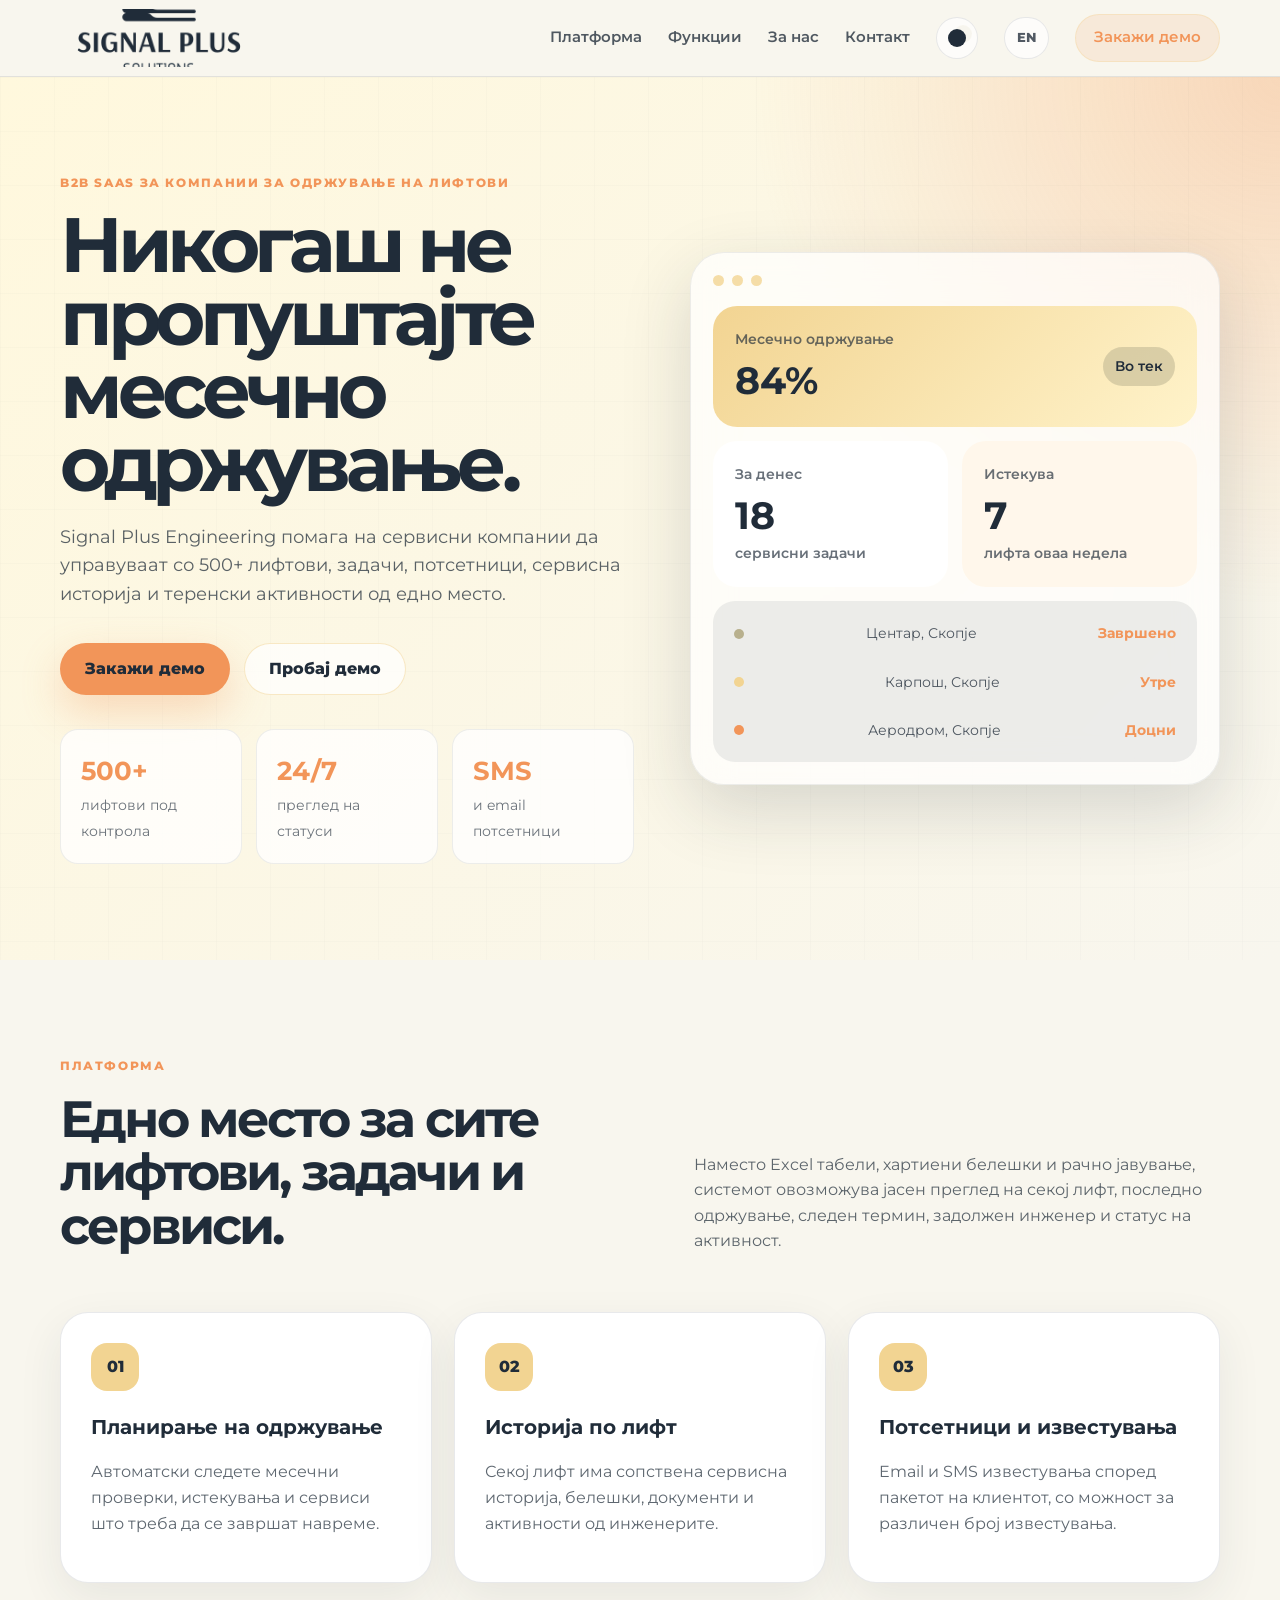
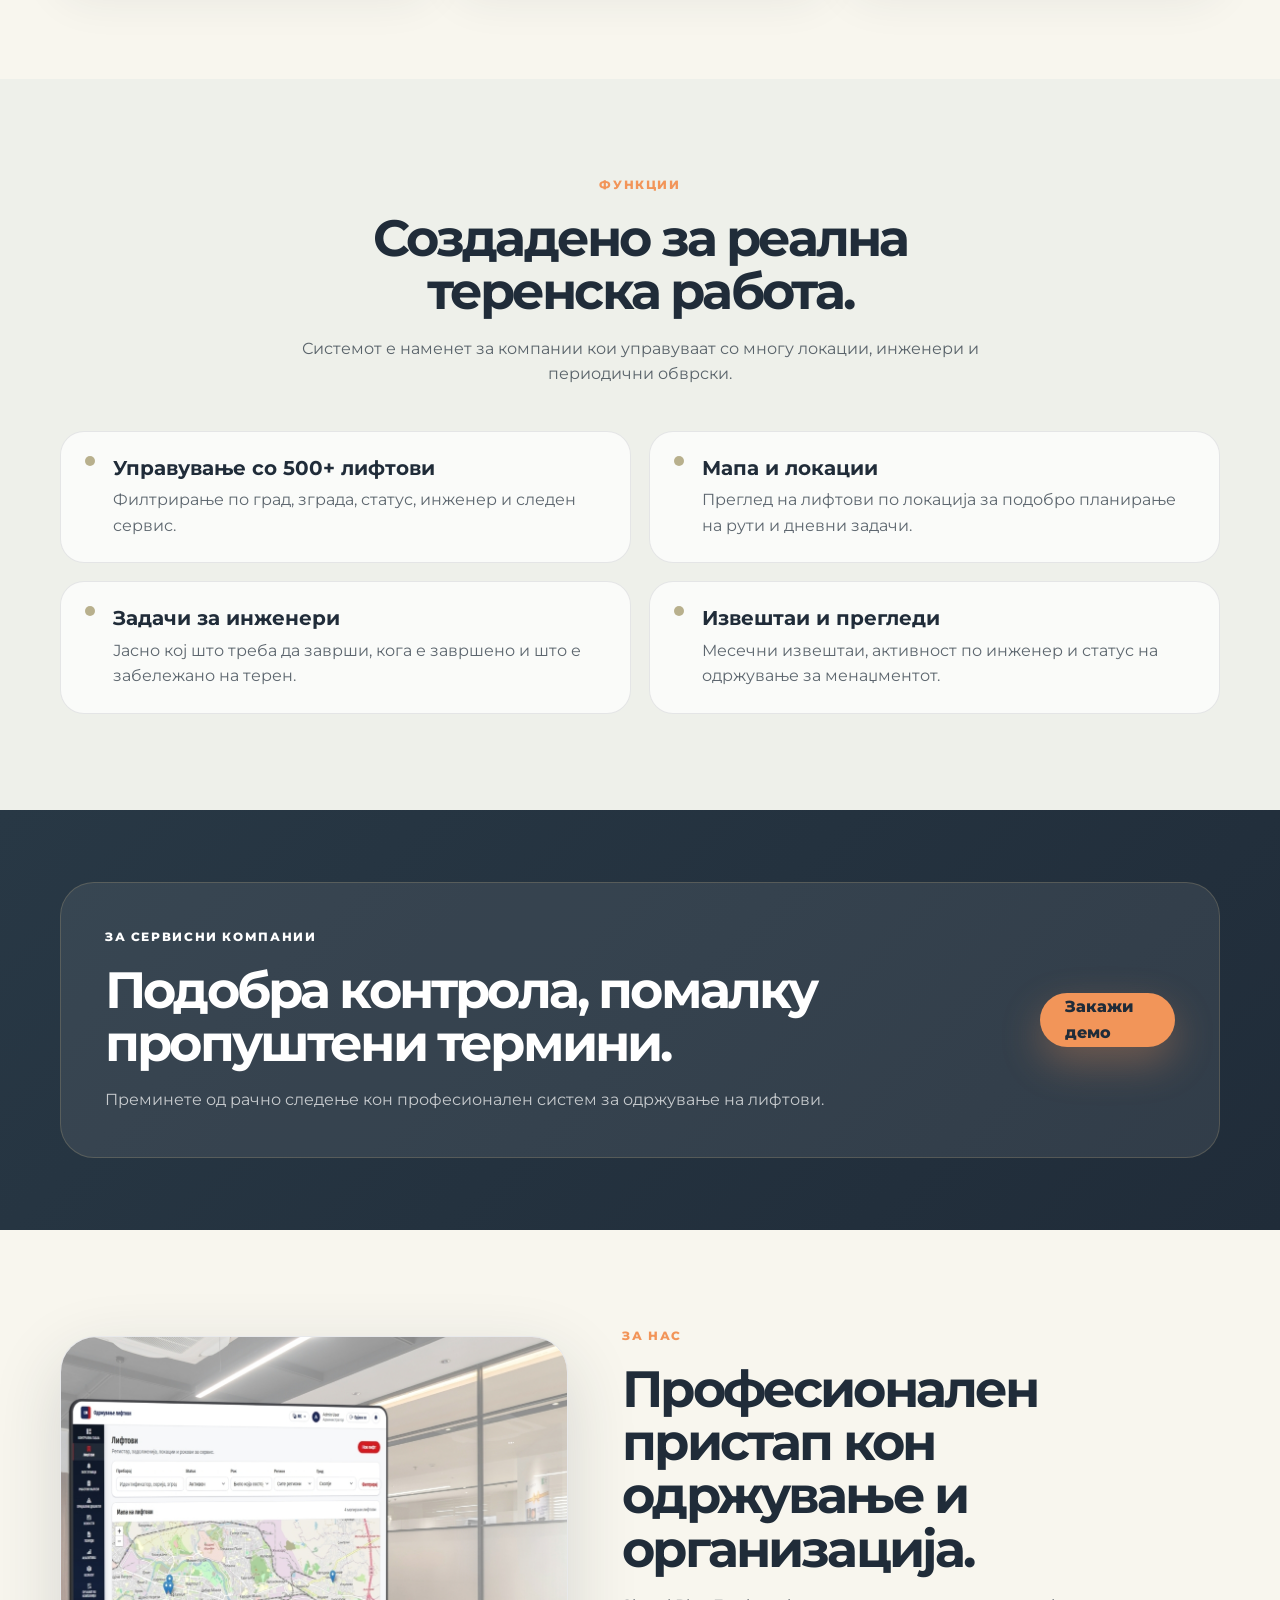
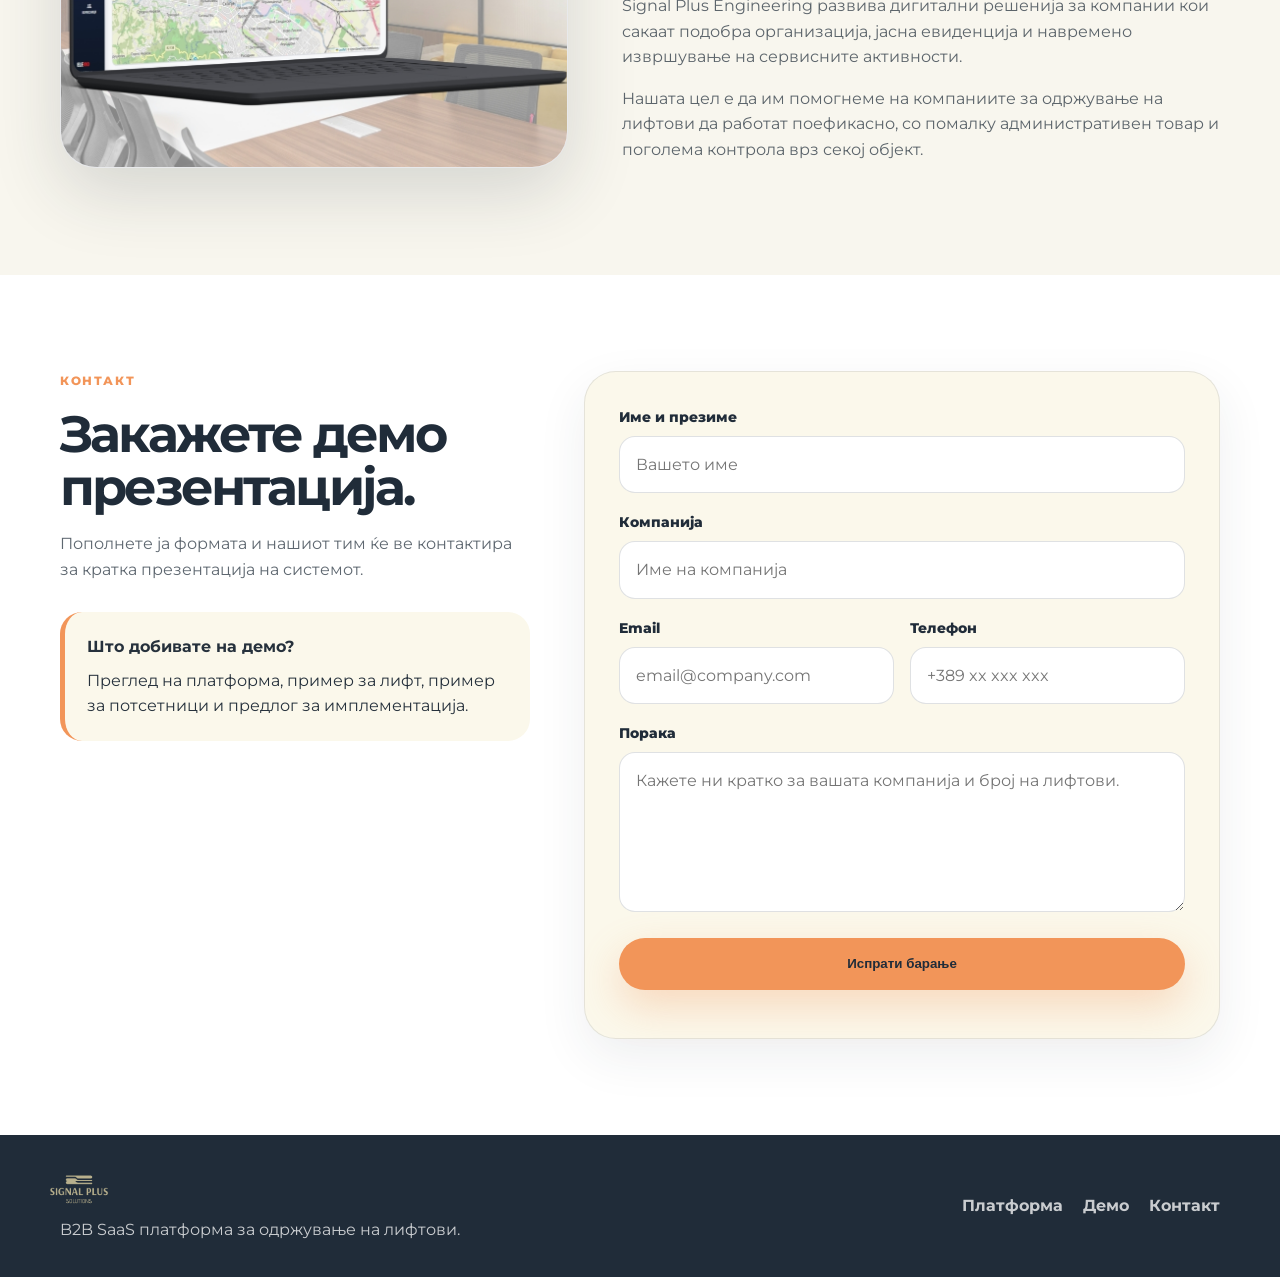
==== commit ede4c1cc: "english language" ====
--- a/index.html
+++ b/index.html
@@ -3,8 +3,8 @@
 <head>
   <meta charset="UTF-8" />
   <meta name="viewport" content="width=device-width, initial-scale=1.0" />
-  <title>Signal Plus Engineering | Софтвер за одржување на лифтови</title>
-  <meta name="description" content="B2B SaaS платформа за компании за одржување на лифтови. Следете месечно одржување, сервисна историја, задачи, потсетници и 500+ лифтови од едно место." />
+  <title data-i18n-document="title">Signal Plus Engineering | Софтвер за одржување на лифтови</title>
+  <meta name="description" content="B2B SaaS платформа за компании за одржување на лифтови. Следете месечно одржување, сервисна историја, задачи, потсетници и 500+ лифтови од едно место." data-i18n-document="description" />
   <link rel="preconnect" href="https://fonts.googleapis.com">
   <link rel="preconnect" href="https://fonts.gstatic.com" crossorigin>
   <link href="https://fonts.googleapis.com/css2?family=Montserrat:wght@400;500;600;700;800&display=swap" rel="stylesheet">
@@ -20,26 +20,27 @@
 <body>
   <header class="site-header" id="top">
     <nav class="navbar container">
-      <a class="brand" href="#top" aria-label="Signal Plus Engineering home">
+      <a class="brand" href="#top" aria-label="Signal Plus Engineering home" data-i18n-aria-label="common.brandAria">
         <img class="brand-logo logo-on-light" src="assets/img/dark logo full.png" alt="Signal Plus Solutions" />
         <img class="brand-logo logo-on-dark" src="assets/img/light logo full.png" alt="" aria-hidden="true" />
       </a>
 
-      <button class="nav-toggle" aria-label="Open navigation" aria-expanded="false">
+      <button class="nav-toggle" aria-label="Open navigation" aria-expanded="false" data-i18n-aria-label="common.openNavigation">
         <span></span>
         <span></span>
         <span></span>
       </button>
 
       <div class="nav-menu">
-        <a href="#platform">Платформа</a>
-        <a href="#features">Функции</a>
-        <a href="#about">За нас</a>
-        <a href="#contact">Контакт</a>
+        <a href="#platform" data-i18n="nav.platform">Платформа</a>
+        <a href="#features" data-i18n="nav.features">Функции</a>
+        <a href="#about" data-i18n="nav.about">За нас</a>
+        <a href="#contact" data-i18n="nav.contact">Контакт</a>
         <button class="theme-toggle" type="button" aria-label="Switch to dark theme" aria-pressed="false">
           <span class="theme-toggle-icon" aria-hidden="true"></span>
         </button>
-        <a class="nav-cta" href="#contact">Закажи демо</a>
+        <button class="language-toggle" type="button" aria-label="Switch to English" data-lang-toggle>EN</button>
+        <a class="nav-cta" href="#contact" data-i18n="common.scheduleDemo">Закажи демо</a>
       </div>
     </nav>
   </header>
@@ -49,59 +50,59 @@
       <div class="hero-bg"></div>
       <div class="container hero-grid">
         <div class="hero-content">
-          <p class="eyebrow">B2B SaaS за компании за одржување на лифтови</p>
-          <h1>Никогаш не пропуштајте месечно одржување.</h1>
-          <p class="hero-lead">
+          <p class="eyebrow" data-i18n="home.hero.eyebrow">B2B SaaS за компании за одржување на лифтови</p>
+          <h1 data-i18n="home.hero.title">Никогаш не пропуштајте месечно одржување.</h1>
+          <p class="hero-lead" data-i18n="home.hero.lead">
             Signal Plus Engineering помага на сервисни компании да управуваат со 500+ лифтови,
             задачи, потсетници, сервисна историја и теренски активности од едно место.
           </p>
           <div class="hero-actions">
-            <a class="btn btn-primary" href="#contact">Закажи демо</a>
-            <a class="btn btn-secondary" href="demo.html">Пробај демо</a>
-          </div>
-          <div class="hero-stats" aria-label="Platform highlights">
+            <a class="btn btn-primary" href="#contact" data-i18n="common.scheduleDemo">Закажи демо</a>
+            <a class="btn btn-secondary" href="demo.html" data-i18n="common.tryDemo">Пробај демо</a>
+          </div>
+          <div class="hero-stats" aria-label="Platform highlights" data-i18n-aria-label="home.hero.statsAria">
             <div>
               <strong>500+</strong>
-              <span>лифтови под контрола</span>
+              <span data-i18n="home.hero.stats.elevators">лифтови под контрола</span>
             </div>
             <div>
               <strong>24/7</strong>
-              <span>преглед на статуси</span>
+              <span data-i18n="home.hero.stats.statuses">преглед на статуси</span>
             </div>
             <div>
               <strong>SMS</strong>
-              <span>и email потсетници</span>
-            </div>
-          </div>
-        </div>
-
-        <div class="hero-panel" aria-label="Dashboard preview">
+              <span data-i18n="home.hero.stats.reminders">и email потсетници</span>
+            </div>
+          </div>
+        </div>
+
+        <div class="hero-panel" aria-label="Dashboard preview" data-i18n-aria-label="home.dashboard.aria">
           <div class="panel-topbar">
             <span></span><span></span><span></span>
           </div>
           <div class="dashboard-card large">
             <div>
-              <p>Месечно одржување</p>
+              <p data-i18n="home.dashboard.monthly">Месечно одржување</p>
               <h3>84%</h3>
             </div>
-            <span class="status-pill good">Во тек</span>
+            <span class="status-pill good" data-i18n="home.dashboard.inProgress">Во тек</span>
           </div>
           <div class="dashboard-row">
             <div class="dashboard-card">
-              <p>За денес</p>
+              <p data-i18n="home.dashboard.today">За денес</p>
               <h3>18</h3>
-              <span>сервисни задачи</span>
+              <span data-i18n="home.dashboard.serviceTasks">сервисни задачи</span>
             </div>
             <div class="dashboard-card warning-card">
-              <p>Истекува</p>
+              <p data-i18n="home.dashboard.expiring">Истекува</p>
               <h3>7</h3>
-              <span>лифта оваа недела</span>
+              <span data-i18n="home.dashboard.thisWeek">лифта оваа недела</span>
             </div>
           </div>
           <div class="maintenance-list">
-            <div><span class="dot good"></span> Центар, Скопје <b>Завршено</b></div>
-            <div><span class="dot warn"></span> Карпош, Скопје <b>Утре</b></div>
-            <div><span class="dot danger"></span> Аеродром, Скопје <b>Доцни</b></div>
+            <div><span class="dot good"></span> <span data-i18n="home.dashboard.locations.center">Центар, Скопје</span> <b data-i18n="home.dashboard.done">Завршено</b></div>
+            <div><span class="dot warn"></span> <span data-i18n="home.dashboard.locations.karposh">Карпош, Скопје</span> <b data-i18n="home.dashboard.tomorrow">Утре</b></div>
+            <div><span class="dot danger"></span> <span data-i18n="home.dashboard.locations.aerodrom">Аеродром, Скопје</span> <b data-i18n="home.dashboard.late">Доцни</b></div>
           </div>
         </div>
       </div>
@@ -110,10 +111,10 @@
     <section class="section-padding" id="platform">
       <div class="container split-section">
         <div>
-          <p class="eyebrow dark">Платформа</p>
-          <h2>Едно место за сите лифтови, задачи и сервиси.</h2>
-        </div>
-        <p class="section-text">
+          <p class="eyebrow dark" data-i18n="home.platform.eyebrow">Платформа</p>
+          <h2 data-i18n="home.platform.title">Едно место за сите лифтови, задачи и сервиси.</h2>
+        </div>
+        <p class="section-text" data-i18n="home.platform.text">
           Наместо Excel табели, хартиени белешки и рачно јавување, системот овозможува јасен преглед
           на секој лифт, последно одржување, следен термин, задолжен инженер и статус на активност.
         </p>
@@ -122,56 +123,56 @@
       <div class="container cards-grid three">
         <article class="feature-card">
           <span class="icon-box">01</span>
-          <h3>Планирање на одржување</h3>
-          <p>Автоматски следете месечни проверки, истекувања и сервиси што треба да се завршат навреме.</p>
+          <h3 data-i18n="home.platform.cards.planning.title">Планирање на одржување</h3>
+          <p data-i18n="home.platform.cards.planning.text">Автоматски следете месечни проверки, истекувања и сервиси што треба да се завршат навреме.</p>
         </article>
         <article class="feature-card">
           <span class="icon-box">02</span>
-          <h3>Историја по лифт</h3>
-          <p>Секој лифт има сопствена сервисна историја, белешки, документи и активности од инженерите.</p>
+          <h3 data-i18n="home.platform.cards.history.title">Историја по лифт</h3>
+          <p data-i18n="home.platform.cards.history.text">Секој лифт има сопствена сервисна историја, белешки, документи и активности од инженерите.</p>
         </article>
         <article class="feature-card">
           <span class="icon-box">03</span>
-          <h3>Потсетници и известувања</h3>
-          <p>Email и SMS известувања според пакетот на клиентот, со можност за различен број известувања.</p>
+          <h3 data-i18n="home.platform.cards.notifications.title">Потсетници и известувања</h3>
+          <p data-i18n="home.platform.cards.notifications.text">Email и SMS известувања според пакетот на клиентот, со можност за различен број известувања.</p>
         </article>
       </div>
     </section>
 
     <section class="section-padding muted" id="features">
       <div class="container section-heading center">
-        <p class="eyebrow dark">Функции</p>
-        <h2>Создадено за реална теренска работа.</h2>
-        <p>Системот е наменет за компании кои управуваат со многу локации, инженери и периодични обврски.</p>
+        <p class="eyebrow dark" data-i18n="home.features.eyebrow">Функции</p>
+        <h2 data-i18n="home.features.title">Создадено за реална теренска работа.</h2>
+        <p data-i18n="home.features.text">Системот е наменет за компании кои управуваат со многу локации, инженери и периодични обврски.</p>
       </div>
 
       <div class="container feature-list">
         <div class="feature-line">
           <span></span>
           <div>
-            <h3>Управување со 500+ лифтови</h3>
-            <p>Филтрирање по град, зграда, статус, инженер и следен сервис.</p>
-          </div>
-        </div>
-        <div class="feature-line">
-          <span></span>
-          <div>
-            <h3>Мапа и локации</h3>
-            <p>Преглед на лифтови по локација за подобро планирање на рути и дневни задачи.</p>
-          </div>
-        </div>
-        <div class="feature-line">
-          <span></span>
-          <div>
-            <h3>Задачи за инженери</h3>
-            <p>Јасно кој што треба да заврши, кога е завршено и што е забележано на терен.</p>
-          </div>
-        </div>
-        <div class="feature-line">
-          <span></span>
-          <div>
-            <h3>Извештаи и прегледи</h3>
-            <p>Месечни извештаи, активност по инженер и статус на одржување за менаџментот.</p>
+            <h3 data-i18n="home.features.lines.elevators.title">Управување со 500+ лифтови</h3>
+            <p data-i18n="home.features.lines.elevators.text">Филтрирање по град, зграда, статус, инженер и следен сервис.</p>
+          </div>
+        </div>
+        <div class="feature-line">
+          <span></span>
+          <div>
+            <h3 data-i18n="home.features.lines.map.title">Мапа и локации</h3>
+            <p data-i18n="home.features.lines.map.text">Преглед на лифтови по локација за подобро планирање на рути и дневни задачи.</p>
+          </div>
+        </div>
+        <div class="feature-line">
+          <span></span>
+          <div>
+            <h3 data-i18n="home.features.lines.tasks.title">Задачи за инженери</h3>
+            <p data-i18n="home.features.lines.tasks.text">Јасно кој што треба да заврши, кога е завршено и што е забележано на терен.</p>
+          </div>
+        </div>
+        <div class="feature-line">
+          <span></span>
+          <div>
+            <h3 data-i18n="home.features.lines.reports.title">Извештаи и прегледи</h3>
+            <p data-i18n="home.features.lines.reports.text">Месечни извештаи, активност по инженер и статус на одржување за менаџментот.</p>
           </div>
         </div>
       </div>
@@ -180,27 +181,27 @@
     <section class="section-padding cta-band">
       <div class="container cta-card">
         <div>
-          <p class="eyebrow">За сервисни компании</p>
-          <h2>Подобра контрола, помалку пропуштени термини.</h2>
-          <p>Преминете од рачно следење кон професионален систем за одржување на лифтови.</p>
-        </div>
-        <a class="btn btn-primary" href="#contact">Закажи демо</a>
+          <p class="eyebrow" data-i18n="home.cta.eyebrow">За сервисни компании</p>
+          <h2 data-i18n="home.cta.title">Подобра контрола, помалку пропуштени термини.</h2>
+          <p data-i18n="home.cta.text">Преминете од рачно следење кон професионален систем за одржување на лифтови.</p>
+        </div>
+        <a class="btn btn-primary" href="#contact" data-i18n="common.scheduleDemo">Закажи демо</a>
       </div>
     </section>
 
     <section class="section-padding" id="about">
       <div class="container about-grid">
         <div class="about-image-card">
-          <img class="about-logo" src="assets/img/light logo full.png" alt="Signal Plus Solutions" />
-        </div>
-        <div>
-          <p class="eyebrow dark">За нас</p>
-          <h2>Професионален пристап кон одржување и организација.</h2>
-          <p>
+          <img class="about-design" src="assets/img/signalplus-designs.jpg" alt="Signal Plus lift maintenance platform preview" data-i18n-alt="home.about.imageAlt" />
+        </div>
+        <div>
+          <p class="eyebrow dark" data-i18n="home.about.eyebrow">За нас</p>
+          <h2 data-i18n="home.about.title">Професионален пристап кон одржување и организација.</h2>
+          <p data-i18n="home.about.text1">
             Signal Plus Engineering развива дигитални решенија за компании кои сакаат подобра организација,
             јасна евиденција и навремено извршување на сервисните активности.
           </p>
-          <p>
+          <p data-i18n="home.about.text2">
             Нашата цел е да им помогнеме на компаниите за одржување на лифтови да работат поефикасно,
             со помалку административен товар и поголема контрола врз секој објект.
           </p>
@@ -211,41 +212,41 @@
     <section class="section-padding contact-section" id="contact">
       <div class="container contact-grid">
         <div>
-          <p class="eyebrow dark">Контакт</p>
-          <h2>Закажете демо презентација.</h2>
-          <p class="section-text">
+          <p class="eyebrow dark" data-i18n="home.contact.eyebrow">Контакт</p>
+          <h2 data-i18n="home.contact.title">Закажете демо презентација.</h2>
+          <p class="section-text" data-i18n="home.contact.text">
             Пополнете ја формата и нашиот тим ќе ве контактира за кратка презентација на системот.
           </p>
           <div class="contact-note">
-            <strong>Што добивате на демо?</strong>
-            <span>Преглед на платформа, пример за лифт, пример за потсетници и предлог за имплементација.</span>
+            <strong data-i18n="home.contact.noteTitle">Што добивате на демо?</strong>
+            <span data-i18n="home.contact.noteText">Преглед на платформа, пример за лифт, пример за потсетници и предлог за имплементација.</span>
           </div>
         </div>
 
         <form class="contact-form" id="contactForm" novalidate>
           <div class="form-row">
-            <label for="name">Име и презиме</label>
-            <input type="text" id="name" name="name" placeholder="Вашето име" required />
+            <label for="name" data-i18n="home.form.name">Име и презиме</label>
+            <input type="text" id="name" name="name" placeholder="Вашето име" required data-i18n-placeholder="home.form.namePlaceholder" />
           </div>
           <div class="form-row">
-            <label for="company">Компанија</label>
-            <input type="text" id="company" name="company" placeholder="Име на компанија" required />
+            <label for="company" data-i18n="home.form.company">Компанија</label>
+            <input type="text" id="company" name="company" placeholder="Име на компанија" required data-i18n-placeholder="home.form.companyPlaceholder" />
           </div>
           <div class="form-row two-cols">
             <div>
-              <label for="email">Email</label>
-              <input type="email" id="email" name="email" placeholder="email@company.com" required />
-            </div>
-            <div>
-              <label for="phone">Телефон</label>
-              <input type="tel" id="phone" name="phone" placeholder="+389 xx xxx xxx" />
+              <label for="email" data-i18n="home.form.email">Email</label>
+              <input type="email" id="email" name="email" placeholder="email@company.com" required data-i18n-placeholder="home.form.emailPlaceholder" />
+            </div>
+            <div>
+              <label for="phone" data-i18n="home.form.phone">Телефон</label>
+              <input type="tel" id="phone" name="phone" placeholder="+389 xx xxx xxx" data-i18n-placeholder="home.form.phonePlaceholder" />
             </div>
           </div>
           <div class="form-row">
-            <label for="message">Порака</label>
-            <textarea id="message" name="message" rows="5" placeholder="Кажете ни кратко за вашата компанија и број на лифтови."></textarea>
-          </div>
-          <button class="btn btn-primary form-submit" type="submit">Испрати барање</button>
+            <label for="message" data-i18n="home.form.message">Порака</label>
+            <textarea id="message" name="message" rows="5" placeholder="Кажете ни кратко за вашата компанија и број на лифтови." data-i18n-placeholder="home.form.messagePlaceholder"></textarea>
+          </div>
+          <button class="btn btn-primary form-submit" type="submit" data-i18n="home.form.submit">Испрати барање</button>
           <p class="form-status" id="formStatus" role="status"></p>
         </form>
       </div>
@@ -256,12 +257,12 @@
     <div class="container footer-grid">
       <div>
         <img class="footer-logo" src="assets/img/light logo full.png" alt="Signal Plus Solutions" />
-        <p>B2B SaaS платформа за одржување на лифтови.</p>
+        <p data-i18n="footer.text">B2B SaaS платформа за одржување на лифтови.</p>
       </div>
       <div class="footer-links">
-        <a href="#platform">Платформа</a>
-        <a href="demo.html">Демо</a>
-        <a href="#contact">Контакт</a>
+        <a href="#platform" data-i18n="nav.platform">Платформа</a>
+        <a href="demo.html" data-i18n="nav.demo">Демо</a>
+        <a href="#contact" data-i18n="nav.contact">Контакт</a>
       </div>
     </div>
   </footer>
--- a/assets/css/style.css
+++ b/assets/css/style.css
@@ -197,6 +197,24 @@
   box-shadow: 0 0 0 4px rgba(242, 212, 146, 0.18), 0 0 18px rgba(242, 212, 146, 0.42);
 }
 
+.language-toggle {
+  min-width: 44px;
+  height: 42px;
+  padding: 0 12px;
+  border-radius: 999px;
+  border: 1px solid var(--header-border);
+  background: var(--surface-glass);
+  color: var(--nav-link);
+  font: inherit;
+  font-size: 0.82rem;
+  font-weight: 800;
+  cursor: pointer;
+}
+
+.language-toggle:hover {
+  color: var(--nav-hover);
+}
+
 .nav-toggle {
   display: none;
   background: transparent;
@@ -567,18 +585,20 @@
 
 .about-image-card {
   min-height: 430px;
-  display: grid;
-  place-items: center;
-  padding: 28px;
+  overflow: hidden;
   border-radius: 36px;
-  background: radial-gradient(circle at top left, rgba(242, 212, 146, 0.8), transparent 40%), linear-gradient(145deg, var(--dark), var(--navy));
+  background: var(--surface);
+  border: 1px solid var(--header-border);
   box-shadow: var(--soft-shadow);
 }
 
-.about-logo {
-  width: min(100%, 360px);
-  aspect-ratio: 1;
-  object-fit: contain;
+.about-design {
+  width: 100%;
+  height: 100%;
+  min-height: 430px;
+  display: block;
+  object-fit: cover;
+  object-position: center;
 }
 
 .contact-section {
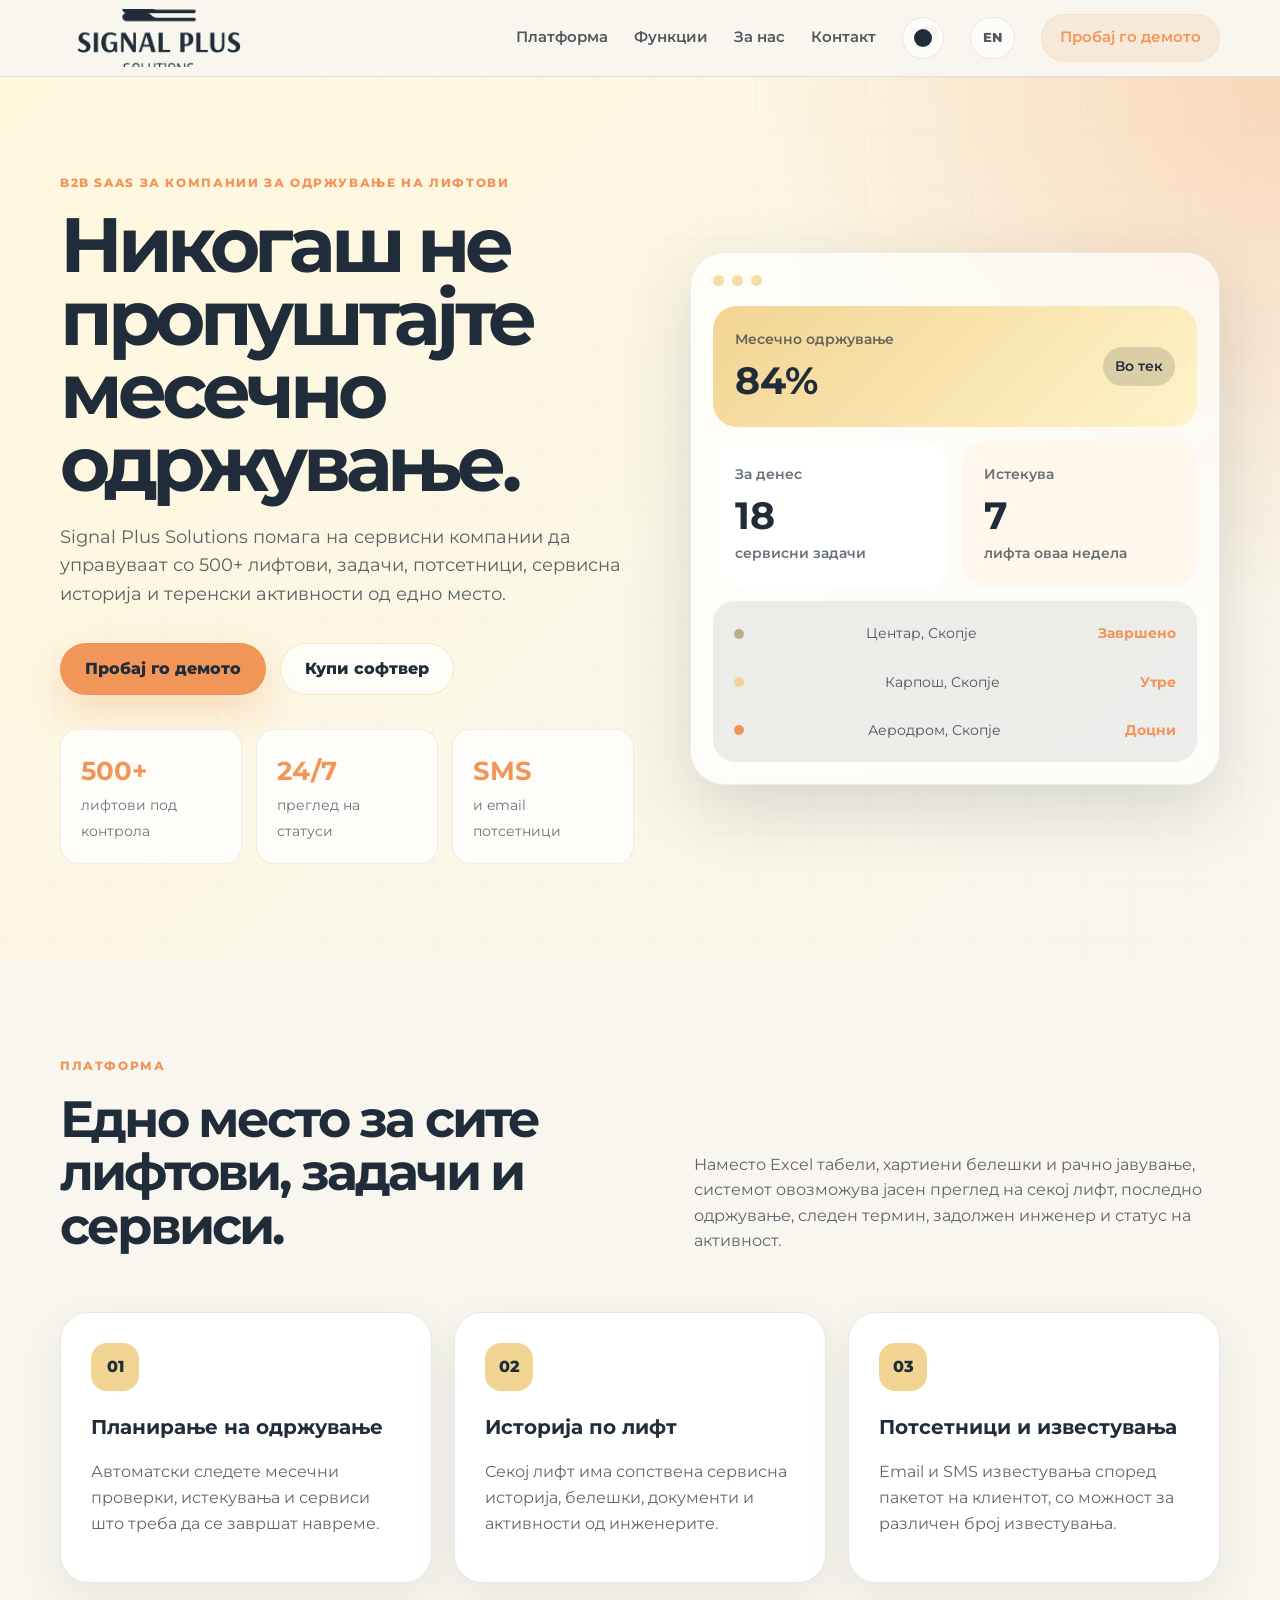
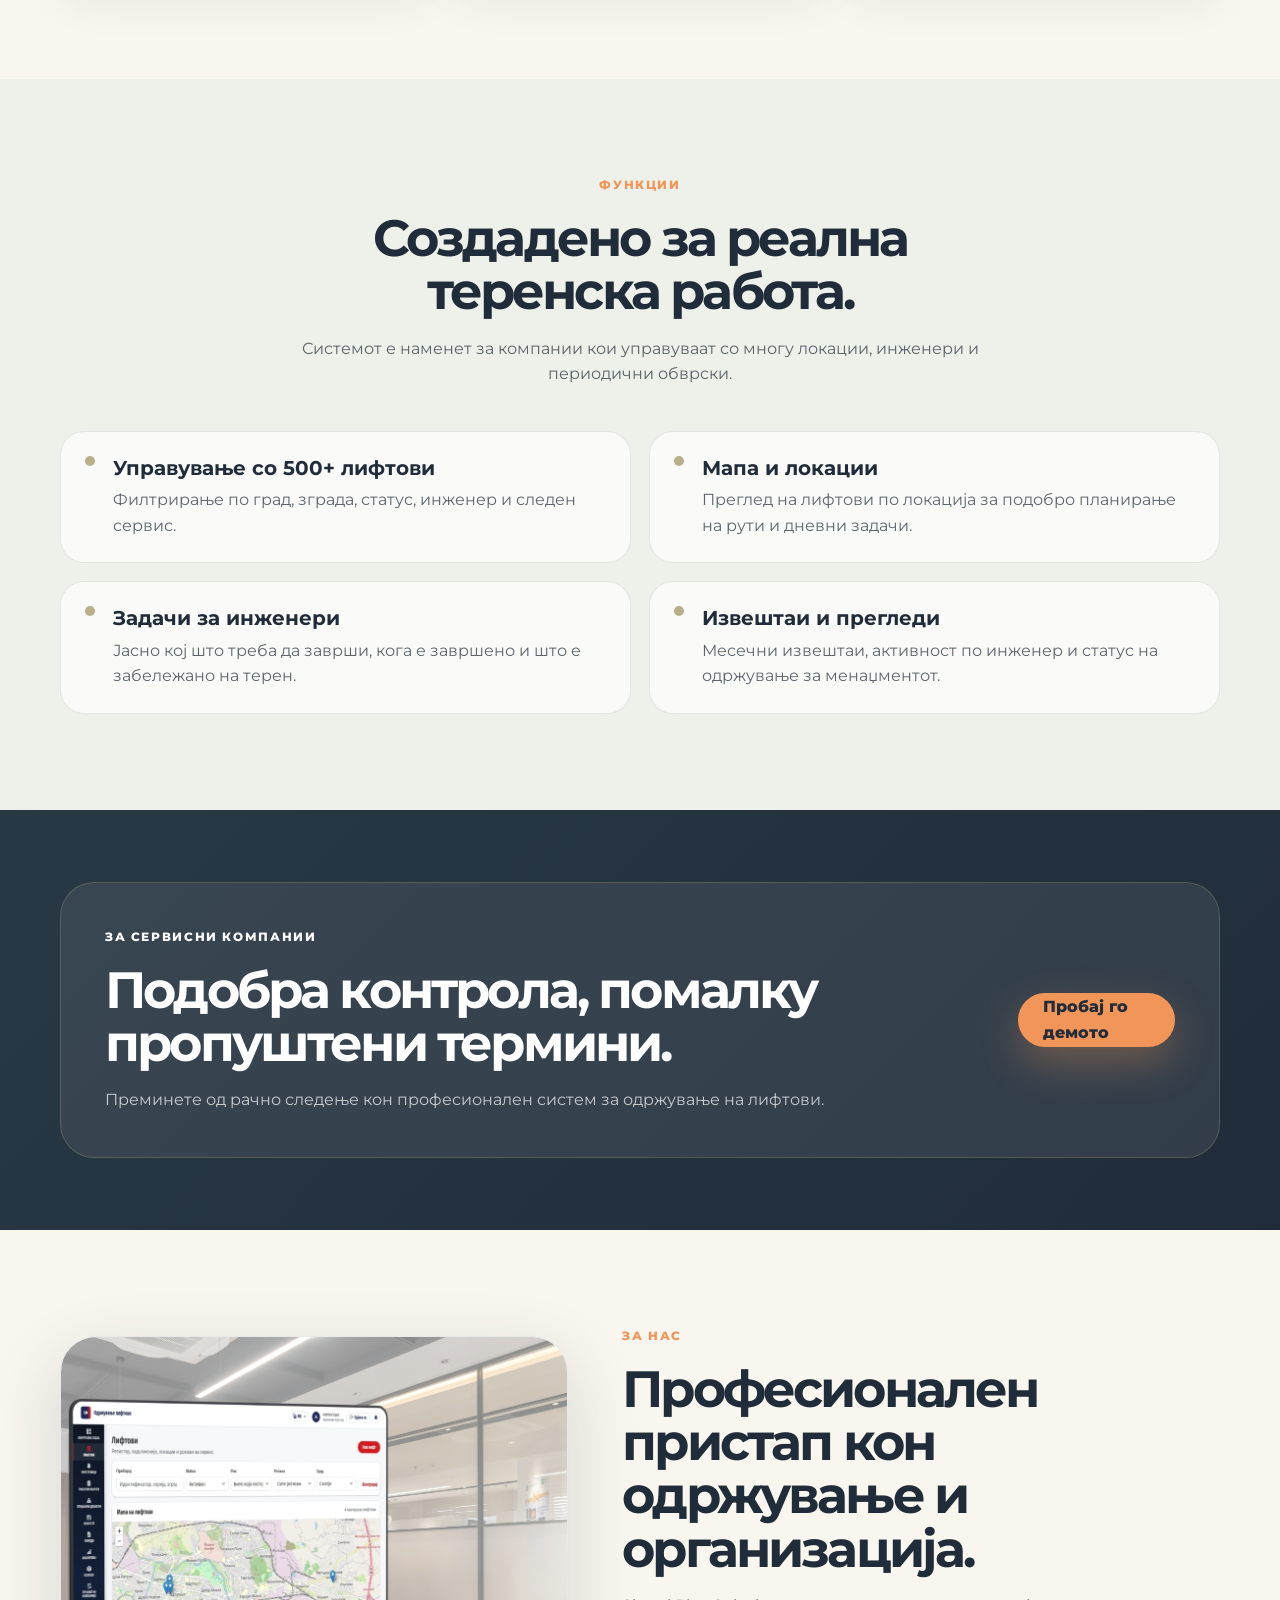
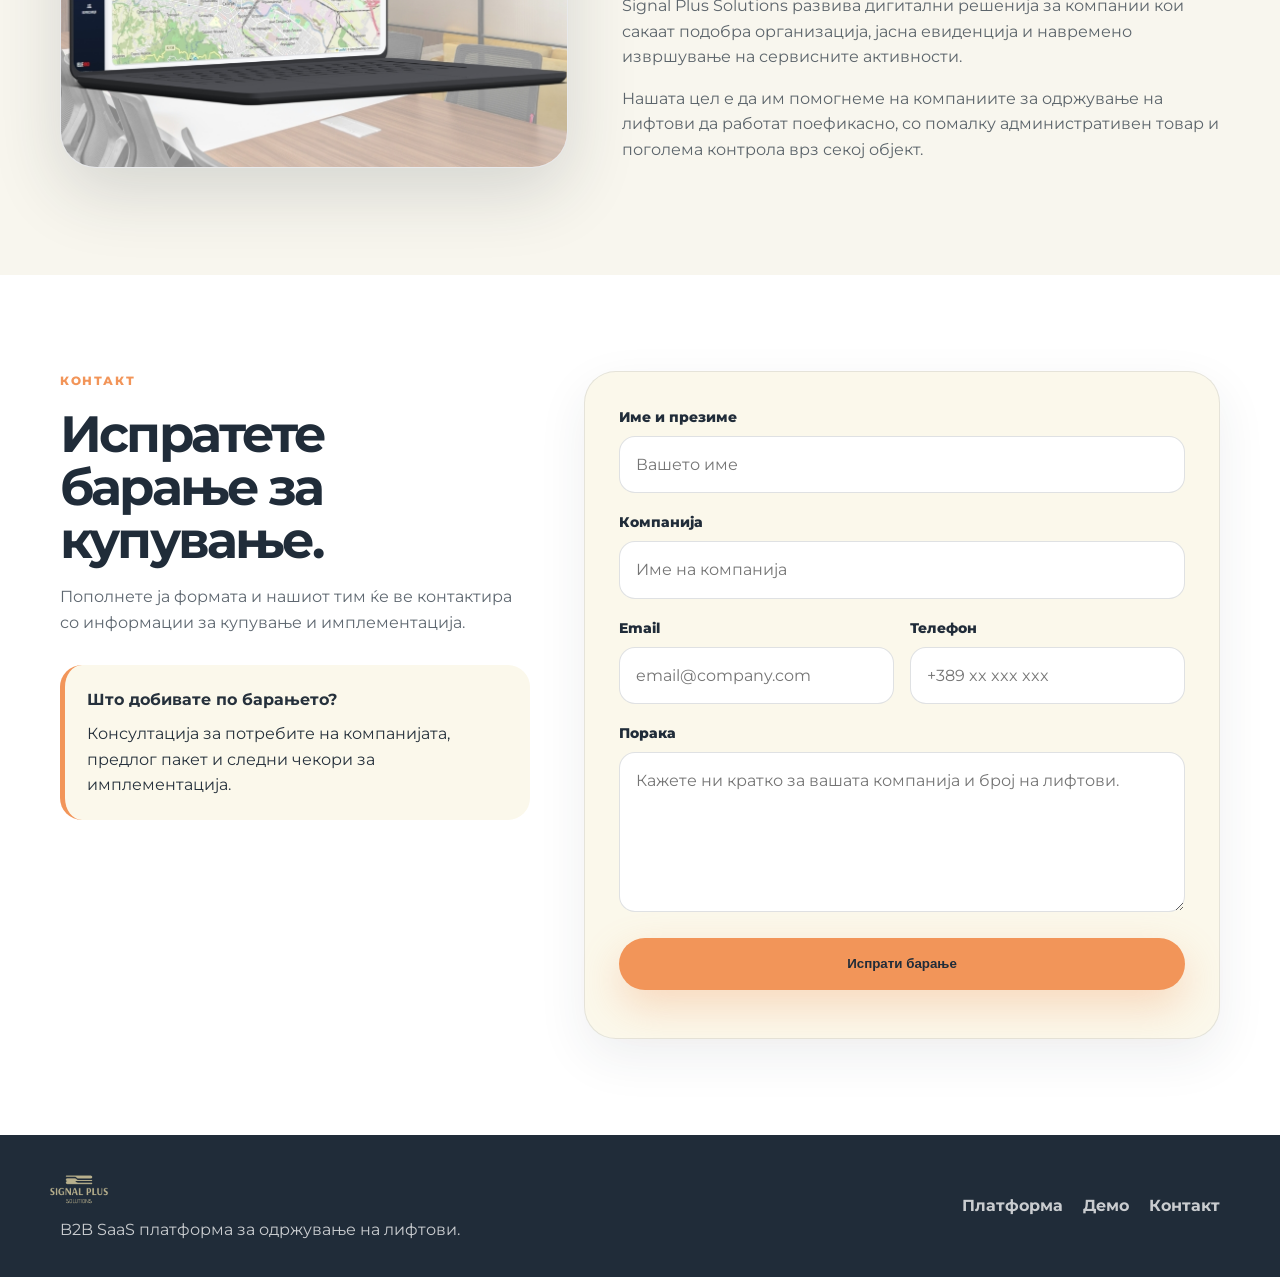
==== commit 38fca0f8: "change image" ====
--- a/index.html
+++ b/index.html
@@ -3,8 +3,39 @@
 <head>
   <meta charset="UTF-8" />
   <meta name="viewport" content="width=device-width, initial-scale=1.0" />
-  <title data-i18n-document="title">Signal Plus Engineering | Софтвер за одржување на лифтови</title>
+  <title data-i18n-document="title">Signal Plus Solutions | Софтвер за одржување на лифтови</title>
   <meta name="description" content="B2B SaaS платформа за компании за одржување на лифтови. Следете месечно одржување, сервисна историја, задачи, потсетници и 500+ лифтови од едно место." data-i18n-document="description" />
+  <link rel="canonical" href="https://signalplus.click/" />
+  <meta name="theme-color" content="#202C39" />
+  <meta name="application-name" content="Signal Plus Solutions" />
+  <meta name="apple-mobile-web-app-title" content="Signal Plus" />
+  <meta name="msapplication-TileColor" content="#202C39" />
+  <meta name="msapplication-TileImage" content="https://signalplus.click/assets/img/dark%20logo.png" />
+  <meta itemprop="name" content="Signal Plus Solutions" />
+  <meta itemprop="description" content="B2B SaaS платформа за компании за одржување на лифтови." />
+  <meta itemprop="image" content="https://signalplus.click/assets/img/signalplus-designs.jpg" />
+  <meta itemprop="logo" content="https://signalplus.click/assets/img/dark%20logo.png" />
+  <meta property="og:site_name" content="Signal Plus Solutions" />
+  <meta property="og:title" content="Signal Plus Solutions | Софтвер за одржување на лифтови" />
+  <meta property="og:description" content="Следете месечно одржување, сервисна историја, задачи, потсетници и 500+ лифтови од едно место." />
+  <meta property="og:type" content="website" />
+  <meta property="og:url" content="https://signalplus.click/" />
+  <meta property="og:image" content="https://signalplus.click/assets/img/signalplus-designs.jpg" />
+  <meta property="og:image:secure_url" content="https://signalplus.click/assets/img/signalplus-designs.jpg" />
+  <meta property="og:image:type" content="image/jpeg" />
+  <meta property="og:image:width" content="1050" />
+  <meta property="og:image:height" content="875" />
+  <meta property="og:image:alt" content="Signal Plus Solutions platform preview" />
+  <meta property="og:logo" content="https://signalplus.click/assets/img/dark%20logo.png" />
+  <meta property="og:locale" content="mk_MK" />
+  <meta name="twitter:card" content="summary_large_image" />
+  <meta name="twitter:title" content="Signal Plus Solutions | Софтвер за одржување на лифтови" />
+  <meta name="twitter:description" content="Следете месечно одржување, сервисна историја, задачи, потсетници и 500+ лифтови од едно место." />
+  <meta name="twitter:image" content="https://signalplus.click/assets/img/signalplus-designs.jpg" />
+  <meta name="twitter:image:alt" content="Signal Plus Solutions platform preview" />
+  <link rel="icon" type="image/png" href="assets/img/dark%20logo.png" />
+  <link rel="apple-touch-icon" href="assets/img/dark%20logo.png" />
+  <link rel="image_src" href="https://signalplus.click/assets/img/signalplus-designs.jpg" />
   <link rel="preconnect" href="https://fonts.googleapis.com">
   <link rel="preconnect" href="https://fonts.gstatic.com" crossorigin>
   <link href="https://fonts.googleapis.com/css2?family=Montserrat:wght@400;500;600;700;800&display=swap" rel="stylesheet">
@@ -16,11 +47,25 @@
     }
   </script>
   <link rel="stylesheet" href="assets/css/style.css" />
+  <script type="application/ld+json">
+    {
+      "@context": "https://schema.org",
+      "@type": "SoftwareApplication",
+      "name": "Signal Plus Solutions",
+      "applicationCategory": "BusinessApplication",
+      "operatingSystem": "Web",
+      "url": "https://signalplus.click/",
+      "sameAs": "https://app.signalplus.click",
+      "logo": "https://signalplus.click/assets/img/dark%20logo.png",
+      "image": "https://signalplus.click/assets/img/signalplus-designs.jpg",
+      "description": "B2B SaaS platform for elevator maintenance companies."
+    }
+  </script>
 </head>
 <body>
   <header class="site-header" id="top">
     <nav class="navbar container">
-      <a class="brand" href="#top" aria-label="Signal Plus Engineering home" data-i18n-aria-label="common.brandAria">
+      <a class="brand" href="#top" aria-label="Signal Plus Solutions home" data-i18n-aria-label="common.brandAria">
         <img class="brand-logo logo-on-light" src="assets/img/dark logo full.png" alt="Signal Plus Solutions" />
         <img class="brand-logo logo-on-dark" src="assets/img/light logo full.png" alt="" aria-hidden="true" />
       </a>
@@ -40,7 +85,7 @@
           <span class="theme-toggle-icon" aria-hidden="true"></span>
         </button>
         <button class="language-toggle" type="button" aria-label="Switch to English" data-lang-toggle>EN</button>
-        <a class="nav-cta" href="#contact" data-i18n="common.scheduleDemo">Закажи демо</a>
+        <a class="nav-cta" href="https://app.signalplus.click" data-i18n="common.tryDemo" target="_blank" rel="noopener">Пробај демо</a>
       </div>
     </nav>
   </header>
@@ -53,12 +98,12 @@
           <p class="eyebrow" data-i18n="home.hero.eyebrow">B2B SaaS за компании за одржување на лифтови</p>
           <h1 data-i18n="home.hero.title">Никогаш не пропуштајте месечно одржување.</h1>
           <p class="hero-lead" data-i18n="home.hero.lead">
-            Signal Plus Engineering помага на сервисни компании да управуваат со 500+ лифтови,
+            Signal Plus Solutions помага на сервисни компании да управуваат со 500+ лифтови,
             задачи, потсетници, сервисна историја и теренски активности од едно место.
           </p>
           <div class="hero-actions">
-            <a class="btn btn-primary" href="#contact" data-i18n="common.scheduleDemo">Закажи демо</a>
-            <a class="btn btn-secondary" href="demo.html" data-i18n="common.tryDemo">Пробај демо</a>
+            <a class="btn btn-primary" href="https://app.signalplus.click" data-i18n="common.tryDemo" target="_blank" rel="noopener">Пробај демо</a>
+            <a class="btn btn-secondary" href="#contact" data-i18n="common.buySoftware">Купи софтвер</a>
           </div>
           <div class="hero-stats" aria-label="Platform highlights" data-i18n-aria-label="home.hero.statsAria">
             <div>
@@ -185,7 +230,7 @@
           <h2 data-i18n="home.cta.title">Подобра контрола, помалку пропуштени термини.</h2>
           <p data-i18n="home.cta.text">Преминете од рачно следење кон професионален систем за одржување на лифтови.</p>
         </div>
-        <a class="btn btn-primary" href="#contact" data-i18n="common.scheduleDemo">Закажи демо</a>
+        <a class="btn btn-primary" href="https://app.signalplus.click" data-i18n="common.tryDemo" target="_blank" rel="noopener">Пробај демо</a>
       </div>
     </section>
 
@@ -198,7 +243,7 @@
           <p class="eyebrow dark" data-i18n="home.about.eyebrow">За нас</p>
           <h2 data-i18n="home.about.title">Професионален пристап кон одржување и организација.</h2>
           <p data-i18n="home.about.text1">
-            Signal Plus Engineering развива дигитални решенија за компании кои сакаат подобра организација,
+            Signal Plus Solutions развива дигитални решенија за компании кои сакаат подобра организација,
             јасна евиденција и навремено извршување на сервисните активности.
           </p>
           <p data-i18n="home.about.text2">
@@ -213,17 +258,18 @@
       <div class="container contact-grid">
         <div>
           <p class="eyebrow dark" data-i18n="home.contact.eyebrow">Контакт</p>
-          <h2 data-i18n="home.contact.title">Закажете демо презентација.</h2>
+          <h2 data-i18n="home.contact.title">Испратете барање за купување.</h2>
           <p class="section-text" data-i18n="home.contact.text">
-            Пополнете ја формата и нашиот тим ќе ве контактира за кратка презентација на системот.
+            Пополнете ја формата и нашиот тим ќе ве контактира со информации за купување и имплементација.
           </p>
           <div class="contact-note">
-            <strong data-i18n="home.contact.noteTitle">Што добивате на демо?</strong>
-            <span data-i18n="home.contact.noteText">Преглед на платформа, пример за лифт, пример за потсетници и предлог за имплементација.</span>
-          </div>
-        </div>
-
-        <form class="contact-form" id="contactForm" novalidate>
+            <strong data-i18n="home.contact.noteTitle">Што добивате по барањето?</strong>
+            <span data-i18n="home.contact.noteText">Консултација за потребите на компанијата, предлог пакет и следни чекори за имплементација.</span>
+          </div>
+        </div>
+
+        <!-- <form class="contact-form" id="contactForm" action="https://enquiries.signalplus.click/contact" method="post" novalidate> -->
+        <form class="contact-form" id="contactForm" action="http://enquiries.localhost:3000/contact" method="post" novalidate>
           <div class="form-row">
             <label for="name" data-i18n="home.form.name">Име и презиме</label>
             <input type="text" id="name" name="name" placeholder="Вашето име" required data-i18n-placeholder="home.form.namePlaceholder" />
@@ -261,7 +307,7 @@
       </div>
       <div class="footer-links">
         <a href="#platform" data-i18n="nav.platform">Платформа</a>
-        <a href="demo.html" data-i18n="nav.demo">Демо</a>
+        <a href="https://app.signalplus.click" data-i18n="nav.demo" target="_blank" rel="noopener">Демо</a>
         <a href="#contact" data-i18n="nav.contact">Контакт</a>
       </div>
     </div>
--- a/assets/css/style.css
+++ b/assets/css/style.css
@@ -324,6 +324,12 @@
   transform: translateY(-2px);
 }
 
+.btn:disabled {
+  cursor: not-allowed;
+  opacity: 0.66;
+  transform: none;
+}
+
 .btn-primary {
   background: var(--orange);
   color: var(--dark);
